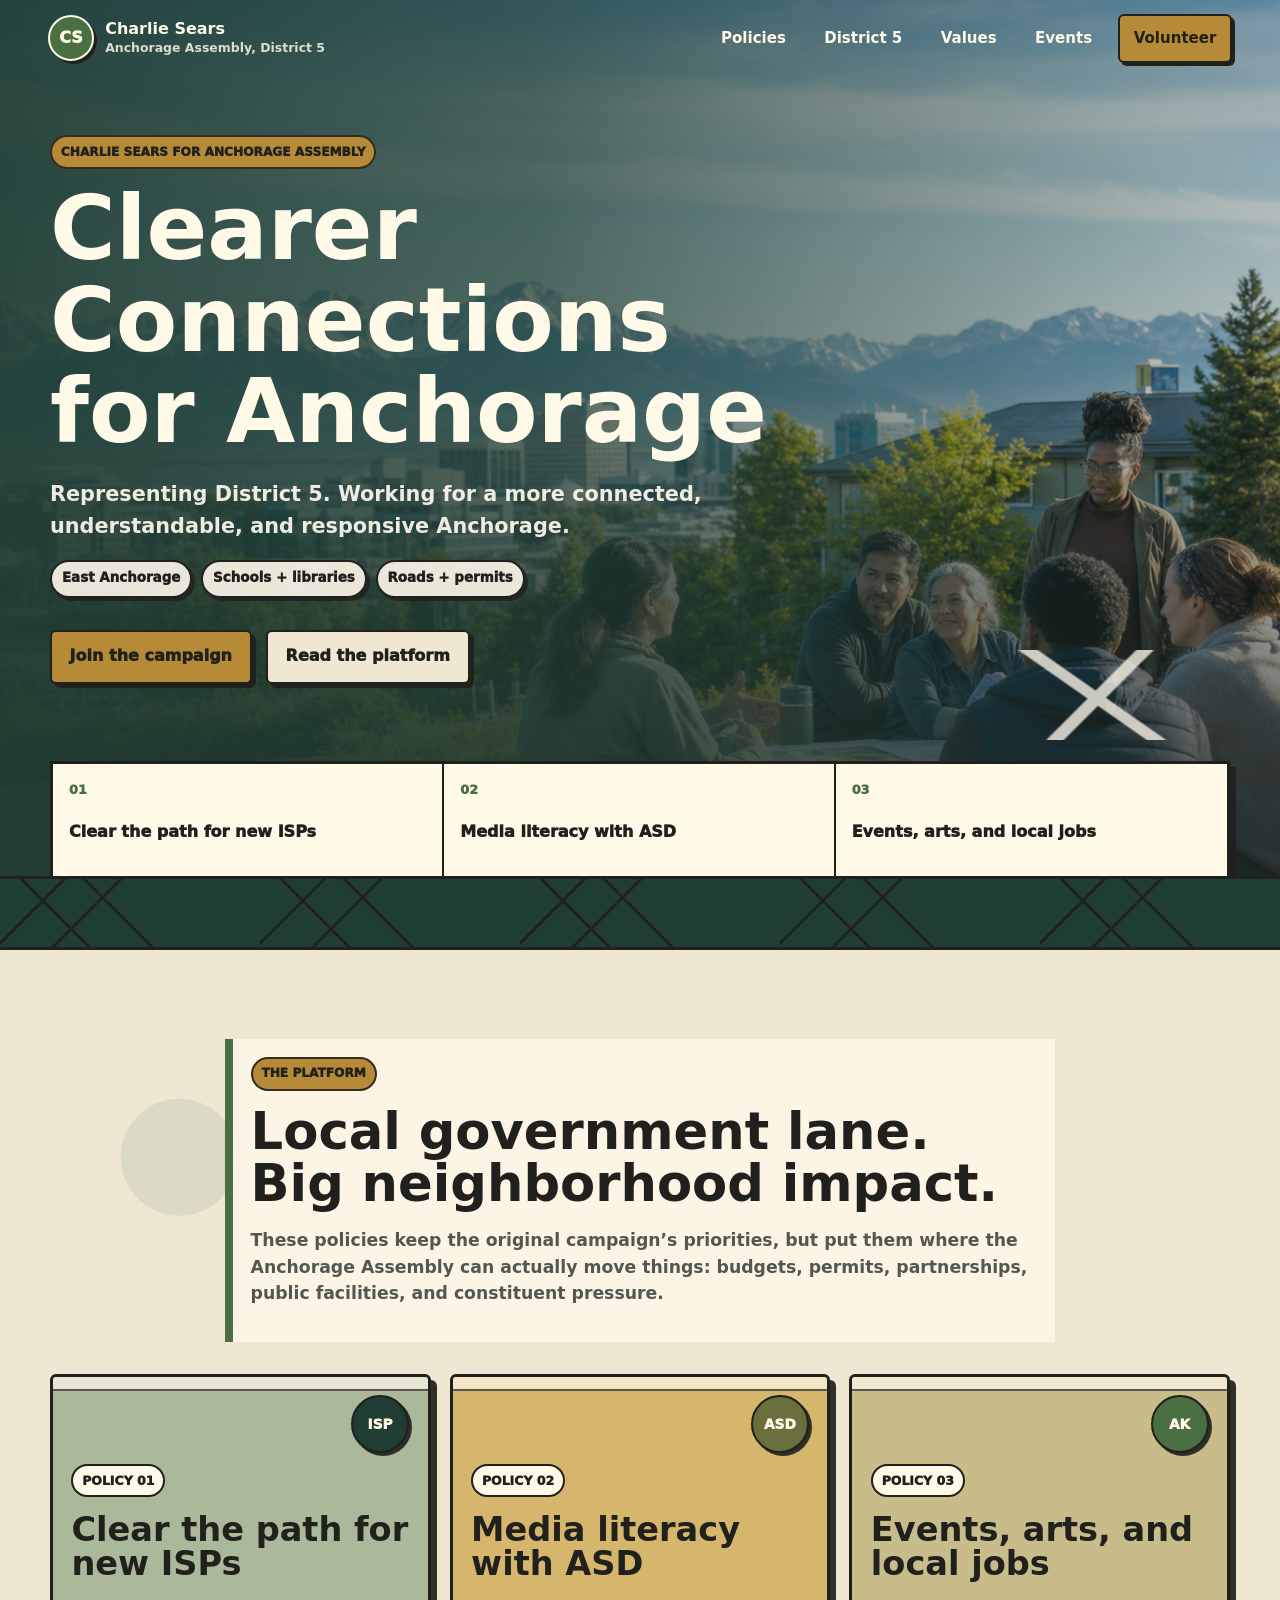
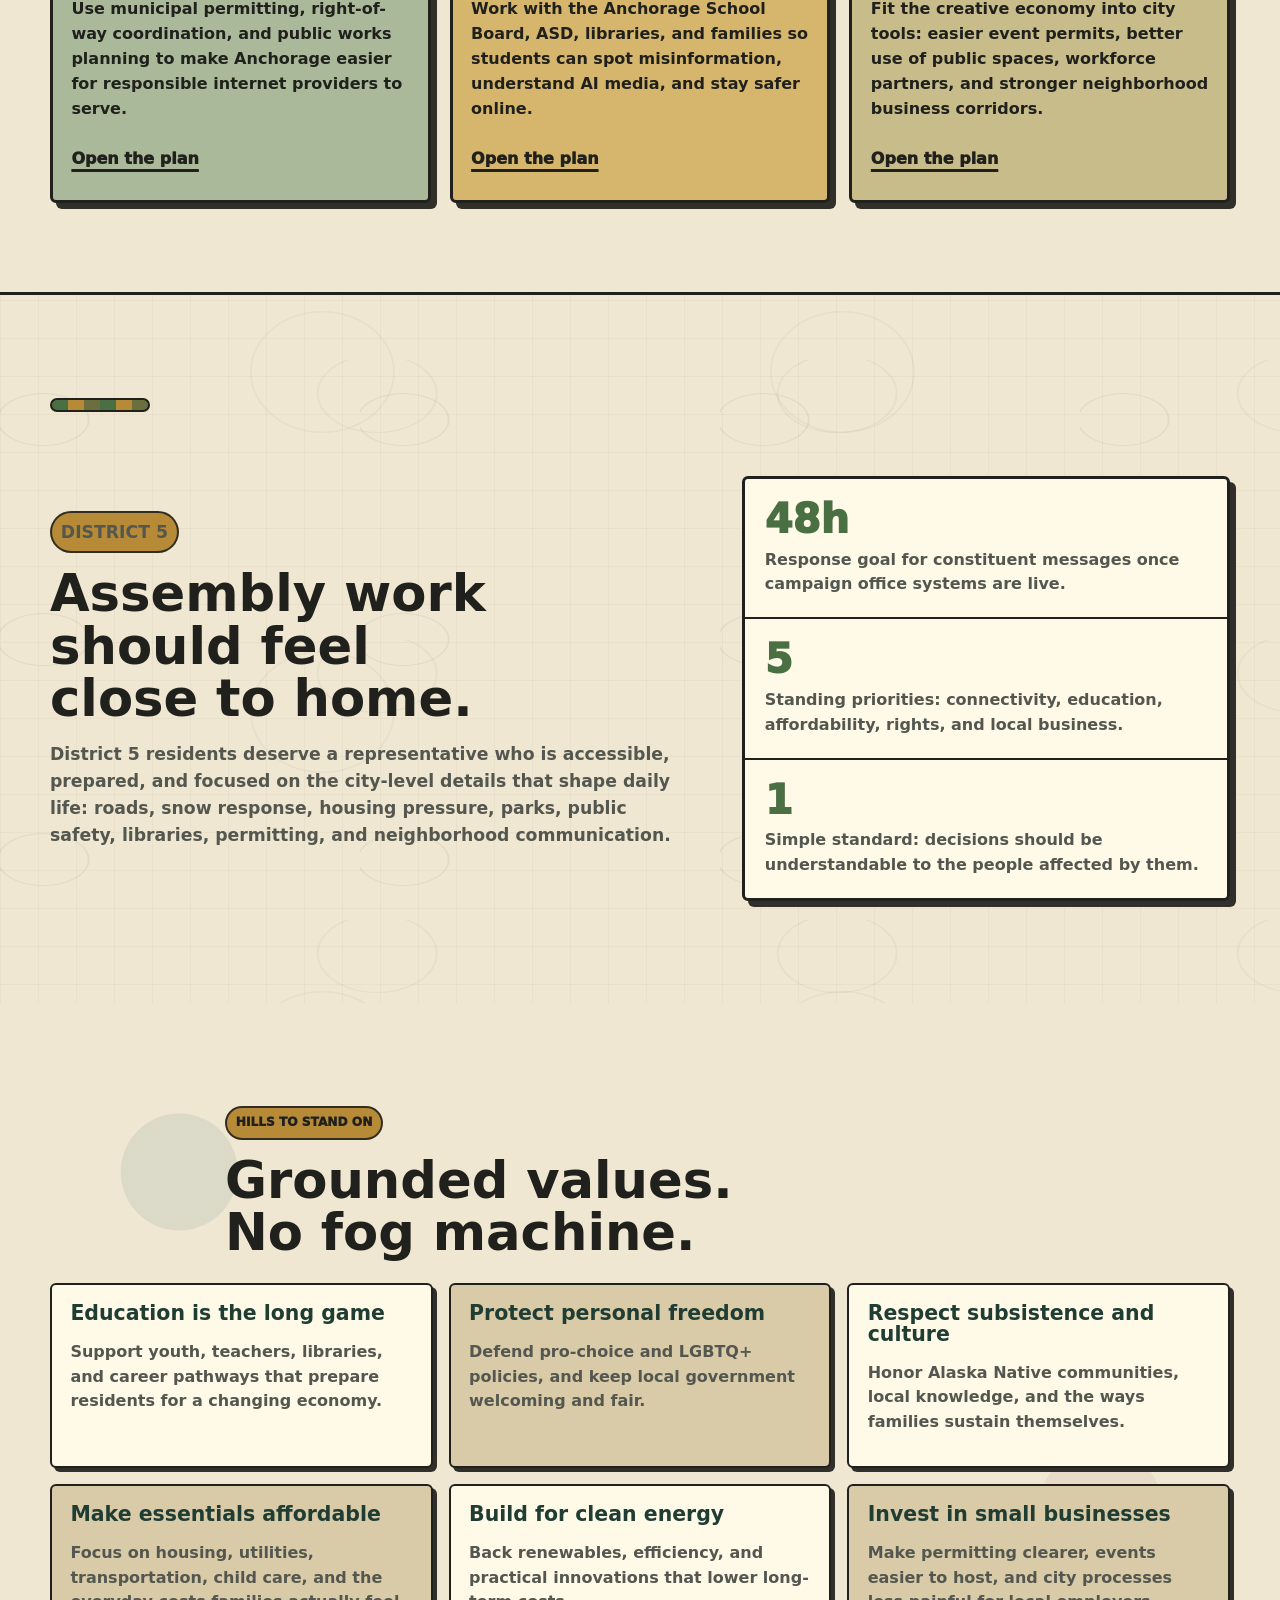
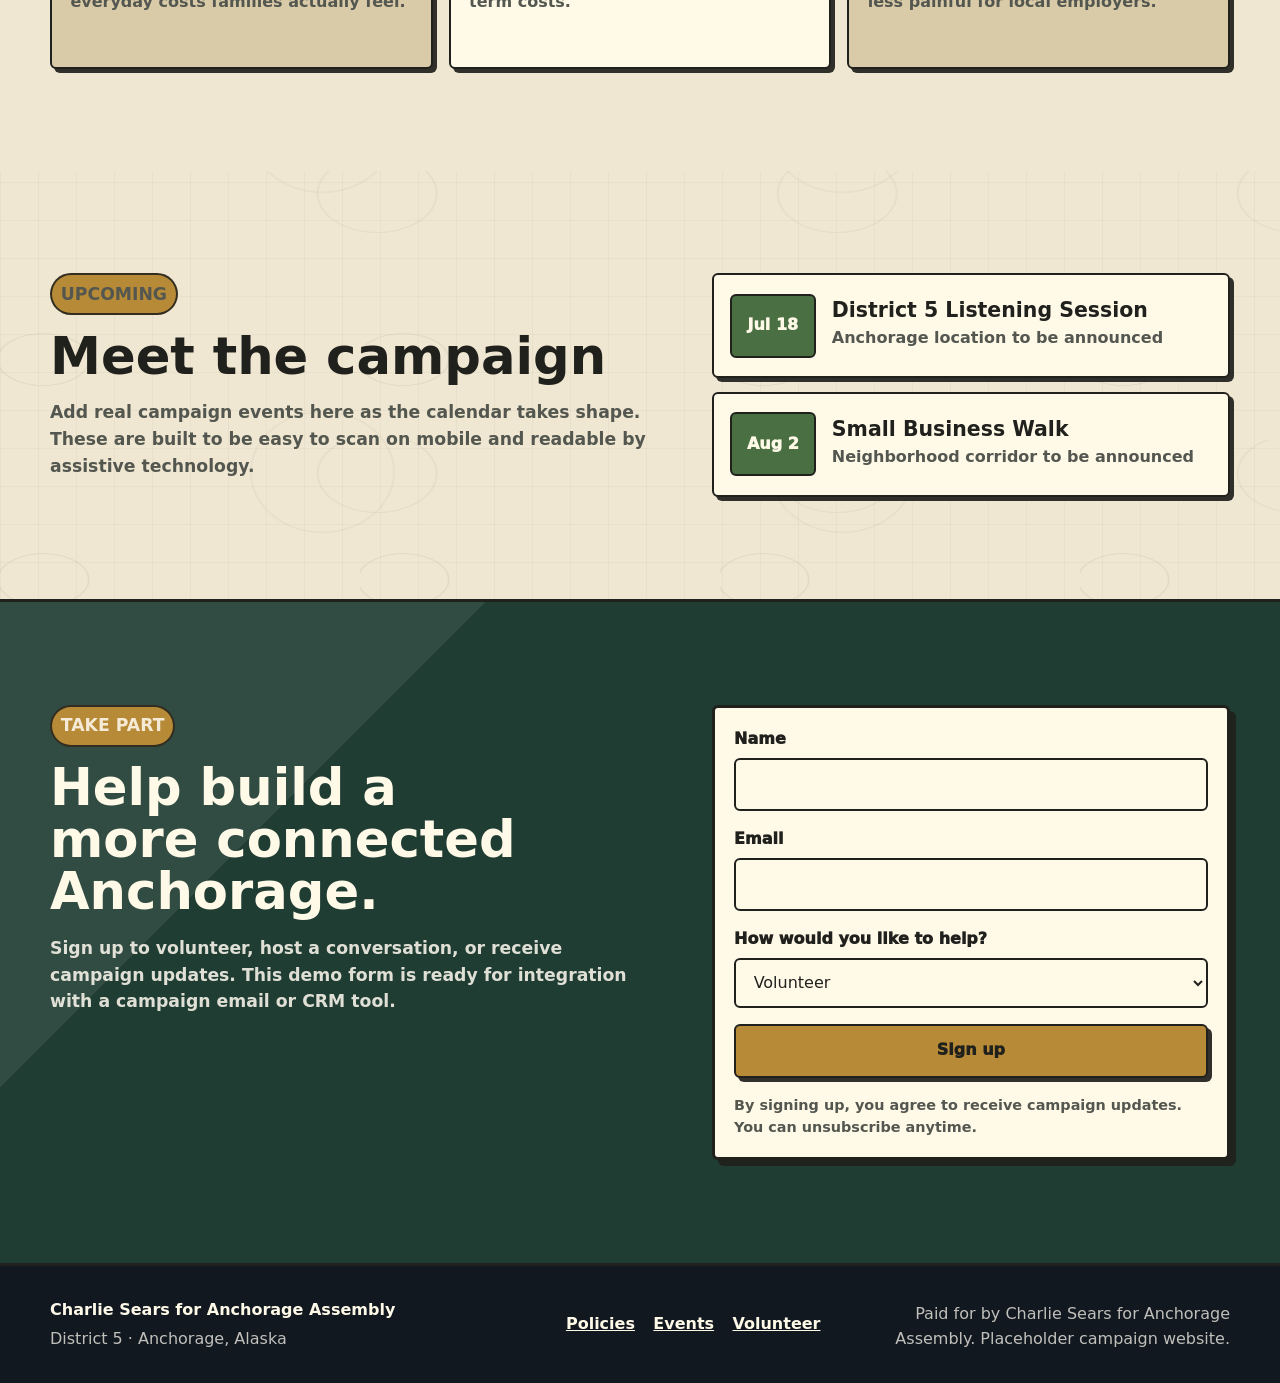
==== index.html @ 8ad0d028 "Build Anchorage Assembly campaign site" ====
<!doctype html>
<html lang="en">
  <head>
    <meta charset="utf-8" />
    <meta name="viewport" content="width=device-width, initial-scale=1" />
    <meta
      name="description"
      content="Charlie Sears for Anchorage Assembly, District 5. A modern local campaign focused on connectivity, education, affordability, small business, and inclusive neighborhoods."
    />
    <title>Charlie Sears for Anchorage Assembly District 5</title>
    <link rel="preload" href="assets/anchorage-district-5-hero.png" as="image" />
    <link rel="stylesheet" href="styles.css" />
  </head>
  <body>
    <a class="skip-link" href="#main">Skip to main content</a>

    <header class="site-header" data-header>
      <a class="brand" href="index.html#top" aria-label="Charlie Sears for Anchorage Assembly home">
        <span class="brand-mark" aria-hidden="true">CS</span>
        <span>
          <strong>Charlie Sears</strong>
          <small>Anchorage Assembly, District 5</small>
        </span>
      </a>

      <button class="nav-toggle" type="button" aria-expanded="false" aria-controls="site-nav">
        <span class="nav-toggle-bars" aria-hidden="true"></span>
        <span class="sr-only">Menu</span>
      </button>

      <nav id="site-nav" class="site-nav" aria-label="Primary navigation">
        <a href="index.html#policies">Policies</a>
        <a href="index.html#district">District 5</a>
        <a href="index.html#values">Values</a>
        <a href="index.html#events">Events</a>
        <a class="nav-action" href="index.html#volunteer">Volunteer</a>
      </nav>
    </header>

    <main id="main">
      <section id="top" class="hero" aria-labelledby="hero-title">
        <img
          class="hero-image"
          src="assets/anchorage-district-5-hero.png"
          alt="Anchorage neighbors gathered outdoors with the Chugach Mountains in the distance"
        />
        <div class="hero-overlay" aria-hidden="true"></div>
        <div class="hero-content">
          <p class="eyebrow">Charlie Sears for Anchorage Assembly</p>
          <h1 id="hero-title">Clearer Connections for Anchorage</h1>
          <p class="hero-copy">
            Representing District 5. Working for a more connected, understandable, and responsive
            Anchorage.
          </p>
          <div class="hero-badges" aria-label="Campaign focus areas">
            <span>East Anchorage</span>
            <span>Schools + libraries</span>
            <span>Roads + permits</span>
          </div>
          <div class="hero-actions" aria-label="Campaign actions">
            <a class="button button-primary" href="#volunteer">Join the campaign</a>
            <a class="button button-secondary" href="#policies">Read the platform</a>
          </div>
        </div>
        <div class="hero-policy-strip" aria-label="Top priorities">
          <a href="internet-access.html">
            <span>01</span>
            Clear the path for new ISPs
          </a>
          <a href="media-literacy.html">
            <span>02</span>
            Media literacy with ASD
          </a>
          <a href="creative-economy.html">
            <span>03</span>
            Events, arts, and local jobs
          </a>
        </div>
      </section>
      <div class="ridge-divider" aria-hidden="true"></div>

      <section id="policies" class="section section-light platform-section" aria-labelledby="policies-title">
        <div class="section-heading">
          <p class="eyebrow">The Platform</p>
          <h2 id="policies-title">Local government lane. Big neighborhood impact.</h2>
          <p>
            These policies keep the original campaign’s priorities, but put them where the
            Anchorage Assembly can actually move things: budgets, permits, partnerships, public
            facilities, and constituent pressure.
          </p>
        </div>

        <div class="policy-grid">
          <article class="policy-card color-blue">
            <div class="policy-symbol" aria-hidden="true">ISP</div>
            <div class="policy-tag">Policy 01</div>
            <h3>Clear the path for new ISPs</h3>
            <p>
              Use municipal permitting, right-of-way coordination, and public works planning to
              make Anchorage easier for responsible internet providers to serve.
            </p>
            <a class="text-link" href="internet-access.html">Open the plan</a>
          </article>

          <article class="policy-card color-gold">
            <div class="policy-symbol" aria-hidden="true">ASD</div>
            <div class="policy-tag">Policy 02</div>
            <h3>Media literacy with ASD</h3>
            <p>
              Work with the Anchorage School Board, ASD, libraries, and families so students can
              spot misinformation, understand AI media, and stay safer online.
            </p>
            <a class="text-link" href="media-literacy.html">Open the plan</a>
          </article>

          <article class="policy-card color-green">
            <div class="policy-symbol" aria-hidden="true">AK</div>
            <div class="policy-tag">Policy 03</div>
            <h3>Events, arts, and local jobs</h3>
            <p>
              Fit the creative economy into city tools: easier event permits, better use of public
              spaces, workforce partners, and stronger neighborhood business corridors.
            </p>
            <a class="text-link" href="creative-economy.html">Open the plan</a>
          </article>
        </div>
      </section>

      <section id="district" class="section district-section" aria-labelledby="district-title">
        <div class="district-copy">
          <p class="eyebrow">District 5</p>
          <h2 id="district-title">Assembly work should feel close to home.</h2>
          <p>
            District 5 residents deserve a representative who is accessible, prepared, and focused
            on the city-level details that shape daily life: roads, snow response, housing pressure,
            parks, public safety, libraries, permitting, and neighborhood communication.
          </p>
        </div>
        <div class="district-panel" aria-label="Campaign commitments">
          <div>
            <span class="metric">48h</span>
            <p>Response goal for constituent messages once campaign office systems are live.</p>
          </div>
          <div>
            <span class="metric">5</span>
            <p>Standing priorities: connectivity, education, affordability, rights, and local business.</p>
          </div>
          <div>
            <span class="metric">1</span>
            <p>Simple standard: decisions should be understandable to the people affected by them.</p>
          </div>
        </div>
      </section>

      <section id="values" class="section section-light" aria-labelledby="values-title">
        <div class="section-heading compact">
          <p class="eyebrow">Hills To Stand On</p>
          <h2 id="values-title">Grounded values. No fog machine.</h2>
        </div>
        <div class="values-list">
          <article>
            <h3>Education is the long game</h3>
            <p>Support youth, teachers, libraries, and career pathways that prepare residents for a changing economy.</p>
          </article>
          <article>
            <h3>Protect personal freedom</h3>
            <p>Defend pro-choice and LGBTQ+ policies, and keep local government welcoming and fair.</p>
          </article>
          <article>
            <h3>Respect subsistence and culture</h3>
            <p>Honor Alaska Native communities, local knowledge, and the ways families sustain themselves.</p>
          </article>
          <article>
            <h3>Make essentials affordable</h3>
            <p>Focus on housing, utilities, transportation, child care, and the everyday costs families actually feel.</p>
          </article>
          <article>
            <h3>Build for clean energy</h3>
            <p>Back renewables, efficiency, and practical innovations that lower long-term costs.</p>
          </article>
          <article>
            <h3>Invest in small businesses</h3>
            <p>Make permitting clearer, events easier to host, and city processes less painful for local employers.</p>
          </article>
        </div>
      </section>

      <section id="events" class="section events-section" aria-labelledby="events-title">
        <div>
          <p class="eyebrow">Upcoming</p>
          <h2 id="events-title">Meet the campaign</h2>
          <p>
            Add real campaign events here as the calendar takes shape. These are built to be easy
            to scan on mobile and readable by assistive technology.
          </p>
        </div>
        <div class="event-list">
          <article class="event-card">
            <time datetime="2026-07-18">Jul 18</time>
            <div>
              <h3>District 5 Listening Session</h3>
              <p>Anchorage location to be announced</p>
            </div>
          </article>
          <article class="event-card">
            <time datetime="2026-08-02">Aug 2</time>
            <div>
              <h3>Small Business Walk</h3>
              <p>Neighborhood corridor to be announced</p>
            </div>
          </article>
        </div>
      </section>

      <section id="volunteer" class="section volunteer-section" aria-labelledby="volunteer-title">
        <div class="volunteer-copy">
          <p class="eyebrow">Take Part</p>
          <h2 id="volunteer-title">Help build a more connected Anchorage.</h2>
          <p>
            Sign up to volunteer, host a conversation, or receive campaign updates. This demo form
            is ready for integration with a campaign email or CRM tool.
          </p>
        </div>

        <form class="signup-form" action="#" method="post">
          <div class="form-row">
            <label for="name">Name</label>
            <input id="name" name="name" autocomplete="name" required />
          </div>
          <div class="form-row">
            <label for="email">Email</label>
            <input id="email" name="email" type="email" autocomplete="email" required />
          </div>
          <div class="form-row">
            <label for="interest">How would you like to help?</label>
            <select id="interest" name="interest">
              <option>Volunteer</option>
              <option>Host an event</option>
              <option>Request a yard sign</option>
              <option>Receive updates</option>
            </select>
          </div>
          <button class="button button-primary" type="submit">Sign up</button>
          <p class="form-note">By signing up, you agree to receive campaign updates. You can unsubscribe anytime.</p>
        </form>
      </section>
    </main>

    <footer class="site-footer">
      <div>
        <strong>Charlie Sears for Anchorage Assembly</strong>
        <p>District 5 · Anchorage, Alaska</p>
      </div>
      <nav aria-label="Footer navigation">
        <a href="index.html#policies">Policies</a>
        <a href="index.html#events">Events</a>
        <a href="index.html#volunteer">Volunteer</a>
      </nav>
      <p class="disclaimer">Paid for by Charlie Sears for Anchorage Assembly. Placeholder campaign website.</p>
    </footer>

    <script src="script.js"></script>
  </body>
</html>
---- styles.css ----
:root {
  --ink: #20201d;
  --muted: #53574f;
  --paper: #efe7d1;
  --paper-2: #d9caa8;
  --white: #fff9e8;
  --blue: #496f62;
  --blue-dark: #203d34;
  --red: #6f5132;
  --gold: #b68a36;
  --green: #496f42;
  --fireweed: #7b6a32;
  --snow: #f7f1e4;
  --line: #20201d;
  --shadow: 6px 6px 0 rgba(32, 32, 29, 0.92);
  --shadow-soft: 0 18px 42px rgba(32, 32, 29, 0.14);
  --radius: 6px;
  --max: 1180px;
}

* {
  box-sizing: border-box;
}

html {
  scroll-behavior: smooth;
}

body {
  margin: 0;
  color: var(--ink);
  background:
    radial-gradient(ellipse at 12% 18%, transparent 0 44px, rgba(32, 32, 29, 0.055) 45px 46px, transparent 47px 92px),
    radial-gradient(ellipse at 82% 12%, transparent 0 58px, rgba(32, 32, 29, 0.045) 59px 60px, transparent 61px 122px),
    radial-gradient(ellipse at 62% 80%, transparent 0 70px, rgba(32, 32, 29, 0.04) 71px 72px, transparent 73px 144px),
    linear-gradient(90deg, rgba(32, 32, 29, 0.035) 1px, transparent 1px),
    linear-gradient(rgba(32, 32, 29, 0.035) 1px, transparent 1px),
    var(--paper);
  background-size:
    360px 220px,
    460px 280px,
    520px 340px,
    38px 38px,
    38px 38px;
  font-family:
    Inter, ui-sans-serif, system-ui, -apple-system, BlinkMacSystemFont, "Segoe UI", sans-serif;
  line-height: 1.55;
}

body::before {
  position: fixed;
  inset: 0;
  z-index: -1;
  pointer-events: none;
  background:
    linear-gradient(135deg, transparent 0 44%, rgba(73, 111, 66, 0.075) 44% 45%, transparent 45% 100%),
    linear-gradient(28deg, transparent 0 55%, rgba(182, 138, 54, 0.06) 55% 56%, transparent 56% 100%);
  background-size: 520px 260px, 420px 220px;
  content: "";
}

img {
  max-width: 100%;
  display: block;
}

a {
  color: inherit;
}

button,
input,
select {
  font: inherit;
}

:focus-visible {
  outline: 4px solid var(--gold);
  outline-offset: 4px;
}

.sr-only {
  position: absolute;
  width: 1px;
  height: 1px;
  padding: 0;
  margin: -1px;
  overflow: hidden;
  clip: rect(0, 0, 0, 0);
  white-space: nowrap;
  border: 0;
}

.skip-link {
  position: fixed;
  top: 12px;
  left: 12px;
  z-index: 100;
  padding: 0.75rem 1rem;
  color: var(--white);
  background: var(--blue-dark);
  border: 2px solid var(--ink);
  border-radius: var(--radius);
  transform: translateY(-140%);
}

.skip-link:focus {
  transform: translateY(0);
}

.site-header {
  position: fixed;
  top: 0;
  left: 0;
  right: 0;
  z-index: 50;
  display: flex;
  align-items: center;
  justify-content: space-between;
  gap: 1rem;
  min-height: 76px;
  padding: 0.85rem clamp(1rem, 4vw, 3rem);
  color: var(--white);
  transition:
    background 160ms ease,
    box-shadow 160ms ease,
    color 160ms ease;
}

.site-header.is-scrolled,
.site-header.is-open {
  color: var(--ink);
  background: rgba(242, 234, 219, 0.96);
  border-bottom: 2px solid var(--ink);
  box-shadow: 0 4px 0 rgba(32, 32, 29, 0.14);
  backdrop-filter: blur(10px);
}

.brand {
  display: inline-flex;
  align-items: center;
  gap: 0.7rem;
  min-height: 46px;
  min-width: 0;
  text-decoration: none;
}

.brand-mark {
  display: grid;
  width: 46px;
  height: 46px;
  place-items: center;
  flex: 0 0 auto;
  color: var(--white);
  background: var(--green);
  border: 2px solid currentColor;
  border-radius: 50%;
  font-weight: 950;
  box-shadow: 3px 3px 0 var(--ink);
}

.brand strong,
.brand small {
  display: block;
}

.brand strong {
  font-size: 1rem;
  line-height: 1.1;
}

.brand small {
  color: currentColor;
  font-size: 0.78rem;
  font-weight: 800;
  opacity: 0.84;
}

.site-nav {
  display: flex;
  align-items: center;
  gap: 0.45rem;
}

.site-nav a {
  min-height: 44px;
  padding: 0.7rem 0.85rem;
  border: 2px solid transparent;
  border-radius: var(--radius);
  font-weight: 900;
  font-size: 0.94rem;
  text-decoration: none;
}

.site-nav a:hover {
  background: rgba(255, 250, 240, 0.18);
  border-color: currentColor;
}

.site-header.is-scrolled .site-nav a:hover,
.site-header.is-open .site-nav a:hover {
  background: var(--white);
}

.site-nav .nav-action {
  margin-left: 0.2rem;
  color: var(--ink);
  background: var(--gold);
  border-color: var(--ink);
  box-shadow: 3px 3px 0 var(--ink);
}

.nav-toggle {
  display: none;
  width: 46px;
  height: 46px;
  padding: 0;
  color: currentColor;
  background: transparent;
  border: 2px solid currentColor;
  border-radius: var(--radius);
}

.nav-toggle-bars,
.nav-toggle-bars::before,
.nav-toggle-bars::after {
  display: block;
  width: 20px;
  height: 3px;
  margin: auto;
  background: currentColor;
  content: "";
}

.nav-toggle-bars::before {
  transform: translateY(-7px);
}

.nav-toggle-bars::after {
  transform: translateY(4px);
}

.hero {
  position: relative;
  display: grid;
  min-height: 94svh;
  overflow: hidden;
  color: var(--white);
  border-bottom: 3px solid var(--ink);
}

.hero-image,
.hero-overlay {
  position: absolute;
  inset: 0;
  width: 100%;
  height: 100%;
}

.hero-image {
  object-fit: cover;
}

.hero-overlay {
  background:
    linear-gradient(90deg, rgba(32, 61, 52, 0.93) 0%, rgba(32, 61, 52, 0.74) 42%, rgba(32, 61, 52, 0.2) 100%),
    linear-gradient(0deg, rgba(32, 32, 29, 0.78) 0%, rgba(32, 32, 29, 0.04) 52%);
}

.hero-content {
  position: relative;
  z-index: 1;
  width: min(100% - 2rem, var(--max));
  margin: 0 auto;
  padding: clamp(7rem, 15vh, 10rem) 0 12rem;
}

.hero-content::after {
  position: absolute;
  right: 0;
  bottom: 8.5rem;
  width: min(26vw, 260px);
  height: 90px;
  opacity: 0.8;
  background:
    linear-gradient(135deg, transparent 0 47%, var(--snow) 48% 52%, transparent 53%),
    linear-gradient(35deg, transparent 0 45%, var(--snow) 46% 50%, transparent 51%);
  content: "";
}

.eyebrow {
  display: inline-block;
  margin: 0 0 0.9rem;
  padding: 0.35rem 0.55rem;
  color: var(--ink);
  background: var(--gold);
  border: 2px solid rgba(32, 32, 29, 0.88);
  border-radius: 999px;
  font-size: 0.76rem;
  font-weight: 950;
  letter-spacing: 0;
  text-transform: uppercase;
}

h1,
h2,
h3,
p {
  overflow-wrap: anywhere;
}

h1,
h2,
h3 {
  margin: 0;
  line-height: 1.02;
}

h1 {
  max-width: 820px;
  font-size: clamp(2.65rem, 7vw, 6.2rem);
  letter-spacing: 0;
  text-wrap: balance;
}

h2 {
  font-size: clamp(2rem, 4vw, 3.75rem);
  text-wrap: balance;
}

h3 {
  font-size: 1.28rem;
}

.hero-copy {
  max-width: 660px;
  margin: 1.25rem 0 0;
  color: rgba(255, 250, 240, 0.92);
  font-size: clamp(1.08rem, 2vw, 1.3rem);
  font-weight: 700;
}

.hero-badges {
  display: flex;
  flex-wrap: wrap;
  gap: 0.55rem;
  max-width: 680px;
  margin-top: 1.1rem;
}

.hero-badges span {
  padding: 0.42rem 0.62rem;
  color: var(--ink);
  background: rgba(255, 249, 236, 0.9);
  border: 2px solid var(--ink);
  border-radius: 999px;
  box-shadow: 3px 3px 0 rgba(32, 32, 29, 0.8);
  font-size: 0.84rem;
  font-weight: 950;
}

.hero-actions {
  display: flex;
  flex-wrap: wrap;
  gap: 0.9rem;
  margin-top: 2rem;
}

.button {
  display: inline-flex;
  align-items: center;
  justify-content: center;
  min-height: 50px;
  padding: 0.78rem 1.1rem;
  color: var(--ink);
  background: var(--white);
  border: 2px solid var(--ink);
  border-radius: var(--radius);
  box-shadow: 4px 4px 0 rgba(32, 32, 29, 0.92);
  font-weight: 950;
  text-decoration: none;
  cursor: pointer;
}

.button:hover {
  transform: translate(2px, 2px);
  box-shadow: 2px 2px 0 rgba(32, 32, 29, 0.92);
}

.button-primary {
  color: var(--ink);
  background: var(--gold);
}

.button-secondary {
  color: var(--ink);
  background: var(--paper);
}

.hero-policy-strip {
  position: absolute;
  left: 50%;
  bottom: 0;
  z-index: 2;
  display: grid;
  grid-template-columns: repeat(3, 1fr);
  width: min(100% - 2rem, var(--max));
  background: var(--white);
  border: 3px solid var(--ink);
  border-bottom: 0;
  box-shadow: var(--shadow);
  transform: translateX(-50%);
}

.hero-policy-strip a {
  display: grid;
  gap: 0.35rem;
  min-height: 112px;
  padding: 1rem;
  color: var(--ink);
  border-right: 2px solid var(--ink);
  font-weight: 950;
  text-decoration: none;
}

.hero-policy-strip a:last-child {
  border-right: 0;
}

.hero-policy-strip a:hover {
  background: var(--gold);
}

.hero-policy-strip span {
  color: var(--green);
  font-size: 0.8rem;
}

.ridge-divider {
  height: 72px;
  margin-top: -1px;
  background:
    linear-gradient(135deg, transparent 0 19%, var(--ink) 19.3% 20.2%, transparent 20.5%),
    linear-gradient(45deg, transparent 0 27%, var(--ink) 27.3% 28.2%, transparent 28.5%),
    linear-gradient(135deg, transparent 0 36%, var(--ink) 36.3% 37.2%, transparent 37.5%),
    linear-gradient(45deg, transparent 0 46%, var(--ink) 46.3% 47.2%, transparent 47.5%),
    var(--blue-dark);
  background-size: 260px 72px;
  border-bottom: 3px solid var(--ink);
}

.section {
  width: min(100% - 2rem, var(--max));
  margin: 0 auto;
  padding: clamp(4rem, 8vw, 7rem) 0;
}

.section-light {
  width: 100%;
  background:
    radial-gradient(circle at 14% 22%, rgba(51, 95, 115, 0.1) 0 58px, transparent 59px),
    radial-gradient(circle at 86% 66%, rgba(142, 73, 107, 0.08) 0 62px, transparent 63px),
    var(--paper);
}

.section-light > * {
  width: min(100% - 2rem, var(--max));
  margin-left: auto;
  margin-right: auto;
}

.section-heading {
  max-width: 830px;
  margin-bottom: 2rem;
}

.platform-section {
  padding-top: clamp(4rem, 7vw, 6rem);
  padding-bottom: clamp(4rem, 7vw, 6rem);
  border-bottom: 3px solid var(--ink);
}

.platform-section .section-heading {
  padding: 1.1rem;
  background: rgba(255, 249, 236, 0.8);
  border-left: 8px solid var(--green);
}

.section-heading p:not(.eyebrow),
.district-copy p,
.events-section > div > p,
.volunteer-copy p {
  color: var(--muted);
  font-size: 1.08rem;
  font-weight: 650;
}

.compact {
  margin-bottom: 1.5rem;
}

.policy-grid {
  display: grid;
  grid-template-columns: repeat(3, 1fr);
  gap: 1.2rem;
}

.policy-card {
  display: flex;
  position: relative;
  min-height: 360px;
  flex-direction: column;
  gap: 1rem;
  padding: 1.15rem;
  background: var(--white);
  border: 3px solid var(--ink);
  border-radius: var(--radius);
  box-shadow: var(--shadow);
  overflow: hidden;
}

.policy-card::before {
  position: absolute;
  inset: 0 0 auto;
  height: 12px;
  background: rgba(255, 249, 236, 0.72);
  border-bottom: 2px solid rgba(32, 32, 29, 0.72);
  content: "";
}

.policy-card h3 {
  font-size: clamp(1.45rem, 2.8vw, 2.1rem);
}

.policy-card p,
.policy-card ul {
  margin: 0;
  color: var(--ink);
  font-weight: 650;
}

.policy-card ul {
  padding-left: 1.2rem;
}

.policy-card li + li {
  margin-top: 0.45rem;
}

.policy-tag {
  width: fit-content;
  padding: 0.3rem 0.55rem;
  background: var(--white);
  border: 2px solid var(--ink);
  border-radius: 999px;
  font-size: 0.78rem;
  font-weight: 950;
  text-transform: uppercase;
}

.policy-symbol {
  align-self: flex-end;
  display: grid;
  width: 58px;
  height: 58px;
  place-items: center;
  margin-bottom: -0.35rem;
  color: var(--white);
  background: var(--blue-dark);
  border: 2px solid var(--ink);
  border-radius: 50%;
  box-shadow: 3px 3px 0 rgba(32, 32, 29, 0.9);
  font-size: 0.86rem;
  font-weight: 950;
}

.text-link {
  display: inline-flex;
  align-items: center;
  min-height: 44px;
  width: fit-content;
  margin-top: auto;
  padding: 0.5rem 0;
  color: var(--ink);
  font-weight: 950;
  text-decoration-thickness: 3px;
  text-underline-offset: 5px;
}

.color-blue {
  background: #a9b99a;
}

.color-gold {
  background: #d6b66d;
}

.color-green {
  background: #c7bc8a;
}

.color-gold .policy-symbol {
  background: #6a6f3e;
}

.color-green .policy-symbol {
  background: var(--green);
}

.district-section {
  display: grid;
  grid-template-columns: minmax(0, 0.9fr) minmax(320px, 0.7fr);
  gap: clamp(1.5rem, 5vw, 4rem);
  align-items: center;
}

.district-section::before {
  display: block;
  grid-column: 1 / -1;
  width: 96px;
  height: 10px;
  background: repeating-linear-gradient(90deg, var(--green) 0 16px, var(--gold) 16px 32px, #6a6f3e 32px 48px);
  border: 2px solid var(--ink);
  border-radius: 999px;
  content: "";
}

.district-panel {
  display: grid;
  background: var(--white);
  border: 3px solid var(--ink);
  border-radius: var(--radius);
  box-shadow: var(--shadow);
}

.district-panel > div {
  padding: 1.25rem;
  border-bottom: 2px solid var(--ink);
}

.district-panel > div:last-child {
  border-bottom: 0;
}

.metric {
  display: block;
  color: var(--green);
  font-size: 2.5rem;
  font-weight: 950;
  line-height: 1;
}

.district-panel p {
  margin: 0.55rem 0 0;
  color: var(--muted);
  font-weight: 700;
}

.values-list {
  display: grid;
  grid-template-columns: repeat(3, 1fr);
  gap: 1rem;
}

.values-list article {
  min-height: 185px;
  padding: 1.15rem;
  background: var(--white);
  border: 2px solid var(--ink);
  border-radius: var(--radius);
  box-shadow: 4px 4px 0 rgba(32, 32, 29, 0.92);
}

.values-list article:nth-child(2n) {
  background: var(--paper-2);
}

.values-list h3 {
  color: var(--blue-dark);
}

.values-list p {
  margin-bottom: 0;
  color: var(--muted);
  font-weight: 650;
}

.events-section,
.volunteer-section {
  display: grid;
  grid-template-columns: minmax(0, 0.75fr) minmax(320px, 0.65fr);
  gap: clamp(1.5rem, 5vw, 4rem);
}

.event-list {
  display: grid;
  gap: 0.9rem;
}

.event-card {
  display: grid;
  grid-template-columns: 86px minmax(0, 1fr);
  gap: 1rem;
  align-items: center;
  padding: 1rem;
  background: var(--white);
  border: 2px solid var(--ink);
  border-radius: var(--radius);
  box-shadow: 4px 4px 0 rgba(32, 32, 29, 0.92);
}

.event-card time {
  display: grid;
  min-height: 64px;
  place-items: center;
  color: var(--white);
  background: var(--green);
  border: 2px solid var(--ink);
  border-radius: var(--radius);
  font-weight: 950;
}

.event-card p {
  margin: 0.35rem 0 0;
  color: var(--muted);
  font-weight: 650;
}

.volunteer-section {
  width: 100%;
  max-width: none;
  padding-left: max(1rem, calc((100% - var(--max)) / 2));
  padding-right: max(1rem, calc((100% - var(--max)) / 2));
  color: var(--white);
  background:
    linear-gradient(135deg, rgba(255, 249, 236, 0.08) 0 25%, transparent 25% 100%),
    var(--blue-dark);
  border-top: 3px solid var(--ink);
  border-bottom: 3px solid var(--ink);
}

.volunteer-copy .eyebrow {
  background: var(--gold);
}

.volunteer-copy p {
  color: rgba(255, 250, 240, 0.86);
}

.signup-form {
  display: grid;
  gap: 1rem;
  padding: 1.2rem;
  color: var(--ink);
  background: var(--white);
  border: 3px solid var(--ink);
  border-radius: var(--radius);
  box-shadow: var(--shadow);
}

.form-row {
  display: grid;
  gap: 0.4rem;
}

label {
  font-weight: 950;
}

input,
select {
  width: 100%;
  min-height: 50px;
  padding: 0.75rem 0.85rem;
  color: var(--ink);
  background: var(--white);
  border: 2px solid var(--ink);
  border-radius: var(--radius);
}

.form-note {
  margin: 0;
  color: var(--muted);
  font-size: 0.9rem;
  font-weight: 650;
}

.page-main {
  padding-top: 76px;
}

.policy-hero {
  width: min(100% - 2rem, var(--max));
  margin: 2rem auto 0;
  padding: clamp(2rem, 6vw, 5rem);
  border: 3px solid var(--ink);
  border-radius: var(--radius);
  box-shadow: var(--shadow);
}

.policy-hero h1 {
  color: var(--ink);
}

.policy-hero p:not(.eyebrow) {
  max-width: 780px;
  color: var(--ink);
  font-size: clamp(1.08rem, 2vw, 1.28rem);
  font-weight: 750;
}

.back-link {
  display: inline-flex;
  align-items: center;
  min-height: 44px;
  margin-bottom: 1rem;
  font-weight: 950;
  text-decoration-thickness: 3px;
  text-underline-offset: 5px;
}

.policy-detail {
  display: grid;
  grid-template-columns: minmax(0, 0.65fr) minmax(0, 1fr);
  gap: clamp(1.5rem, 5vw, 4rem);
}

.detail-lede {
  position: sticky;
  top: 110px;
  align-self: start;
}

.detail-lede p,
.detail-grid p {
  color: var(--muted);
  font-weight: 650;
}

.detail-grid {
  display: grid;
  gap: 1rem;
}

.detail-grid article {
  padding: 1.2rem;
  background: var(--white);
  border: 2px solid var(--ink);
  border-radius: var(--radius);
  box-shadow: 4px 4px 0 rgba(32, 32, 29, 0.92);
}

.site-footer {
  display: grid;
  grid-template-columns: minmax(0, 1.4fr) auto minmax(0, 1.1fr);
  gap: 1rem;
  align-items: center;
  padding: 2rem max(1rem, calc((100% - var(--max)) / 2));
  color: var(--white);
  background: #111820;
}

.site-footer p {
  margin: 0.25rem 0 0;
  color: rgba(255, 250, 240, 0.74);
}

.site-footer nav {
  display: flex;
  flex-wrap: wrap;
  gap: 0.75rem;
}

.site-footer a {
  min-height: 44px;
  padding: 0.6rem 0.2rem;
  font-weight: 900;
}

.disclaimer {
  text-align: right;
}

@media (max-width: 900px) {
  .nav-toggle {
    display: grid;
  }

  .site-nav {
    position: absolute;
    top: 100%;
    left: 0;
    right: 0;
    display: none;
    padding: 0.7rem 1rem 1.1rem;
    color: var(--ink);
    background: rgba(242, 234, 219, 0.98);
    border-bottom: 2px solid var(--ink);
  }

  .site-nav.is-open {
    display: grid;
  }

  .site-nav a {
    width: 100%;
  }

  .site-nav .nav-action {
    margin-left: 0;
    text-align: center;
  }

  .hero-content {
    padding-bottom: 17rem;
  }

  .hero-policy-strip,
  .policy-grid,
  .values-list {
    grid-template-columns: 1fr;
  }

  .hero-policy-strip a {
    min-height: auto;
    border-right: 0;
    border-bottom: 2px solid var(--ink);
  }

  .hero-policy-strip a:last-child {
    border-bottom: 0;
  }

  .district-section,
  .events-section,
  .volunteer-section,
  .site-footer,
  .policy-detail {
    grid-template-columns: 1fr;
  }

  .detail-lede {
    position: static;
  }

  .disclaimer {
    text-align: left;
  }
}

@media (max-width: 560px) {
  .brand small {
    display: none;
  }

  .brand-mark {
    width: 40px;
    height: 40px;
  }

  .hero {
    min-height: 96svh;
  }

  .hero-overlay {
    background:
      linear-gradient(90deg, rgba(24, 56, 73, 0.93) 0%, rgba(24, 56, 73, 0.74) 100%),
      linear-gradient(0deg, rgba(32, 32, 29, 0.82) 0%, rgba(32, 32, 29, 0.1) 58%);
  }

  .hero-content {
    padding-top: 7rem;
  }

  .hero-actions,
  .button {
    width: 100%;
  }

  .policy-card {
    min-height: 0;
  }

  .event-card {
    grid-template-columns: 1fr;
  }

  .event-card time {
    width: 86px;
  }

  .policy-hero {
    margin-top: 1rem;
    padding: 1.25rem;
  }
}

@media (prefers-reduced-motion: reduce) {
  *,
  *::before,
  *::after {
    scroll-behavior: auto !important;
    transition-duration: 0.01ms !important;
    animation-duration: 0.01ms !important;
    animation-iteration-count: 1 !important;
  }
}
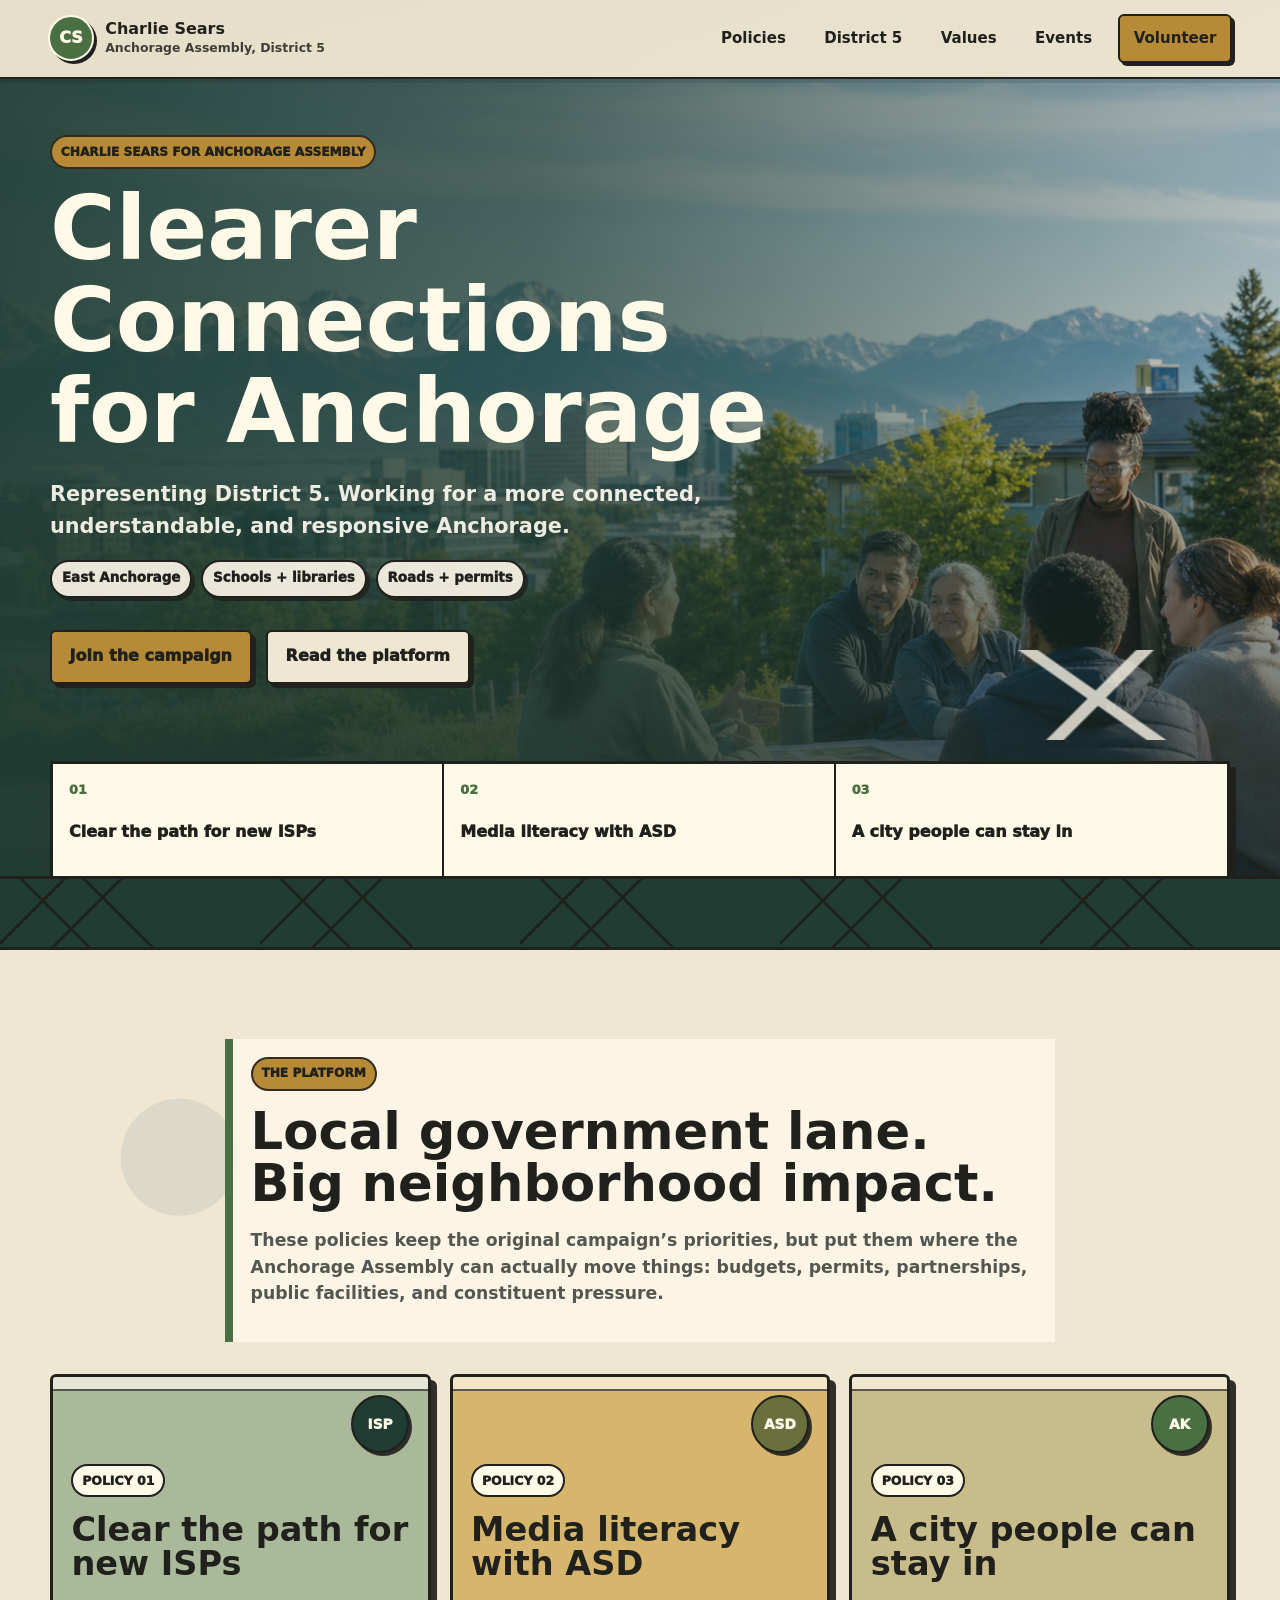
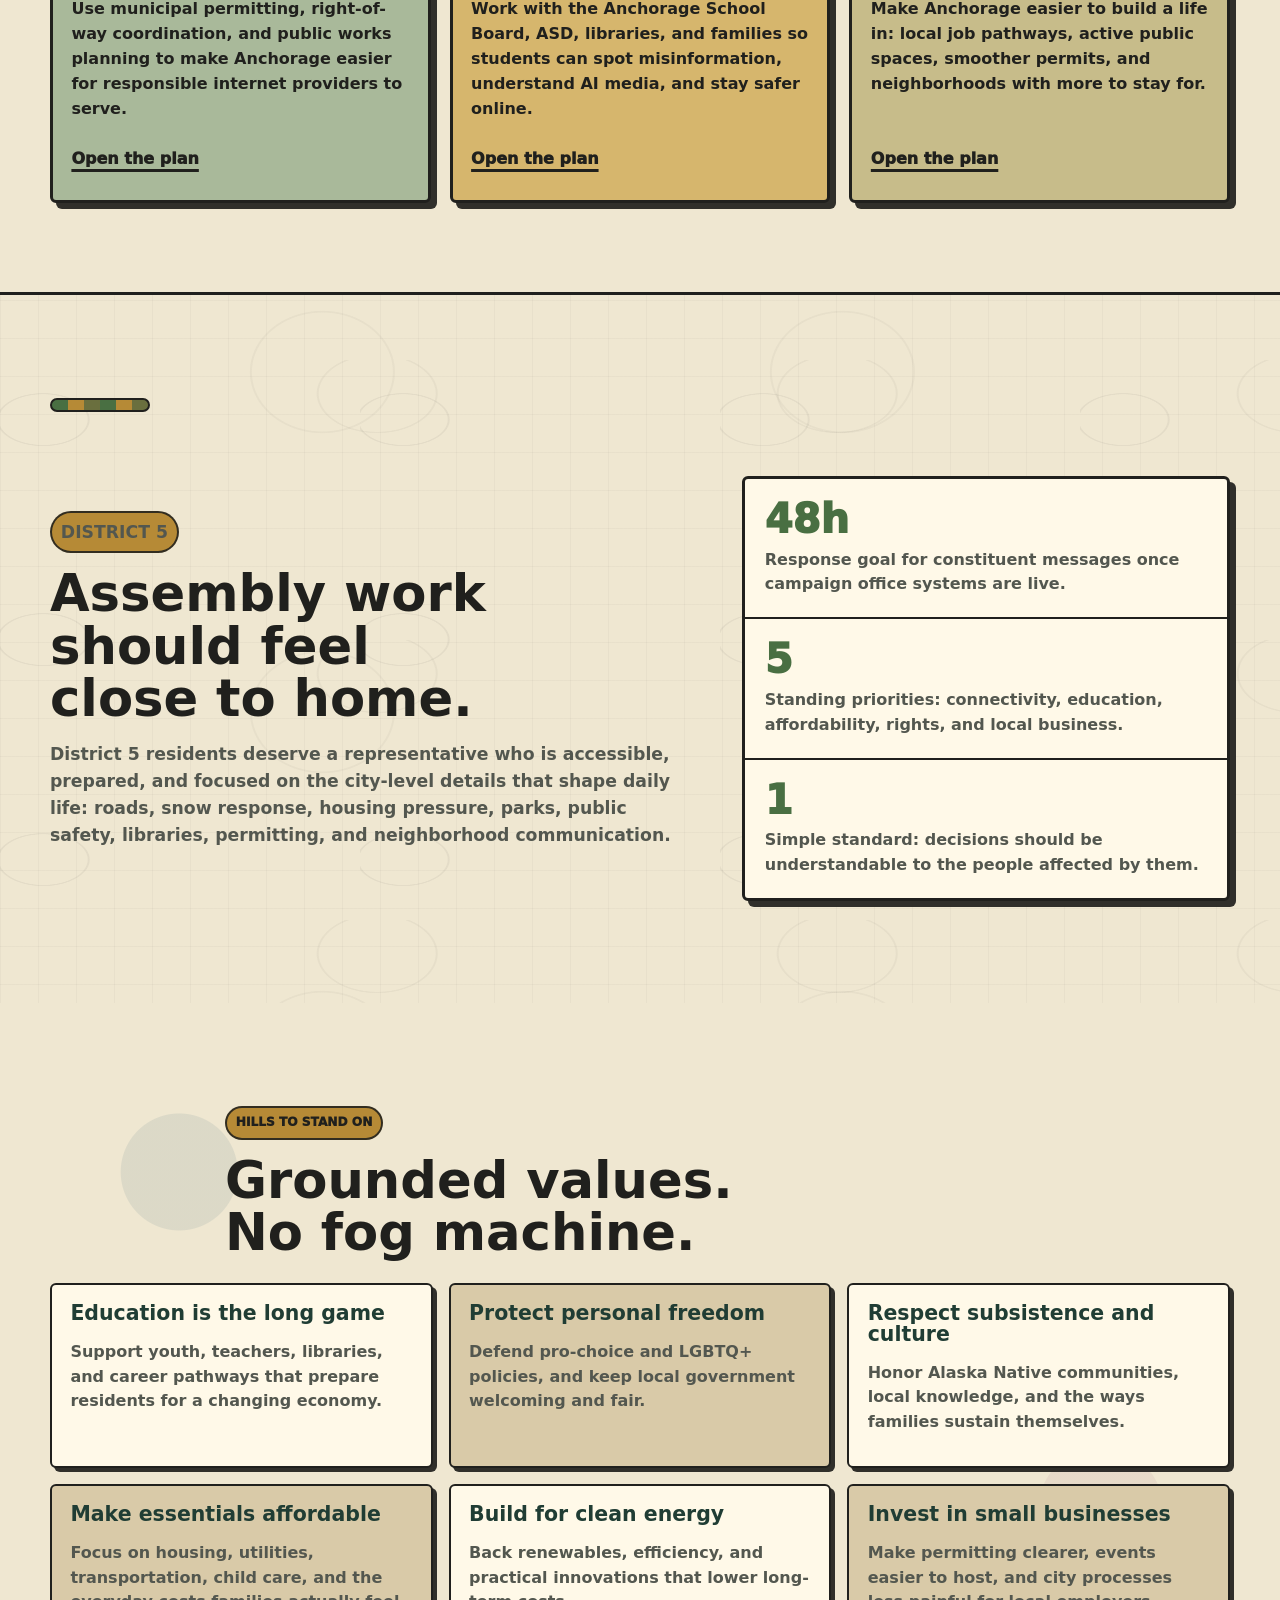
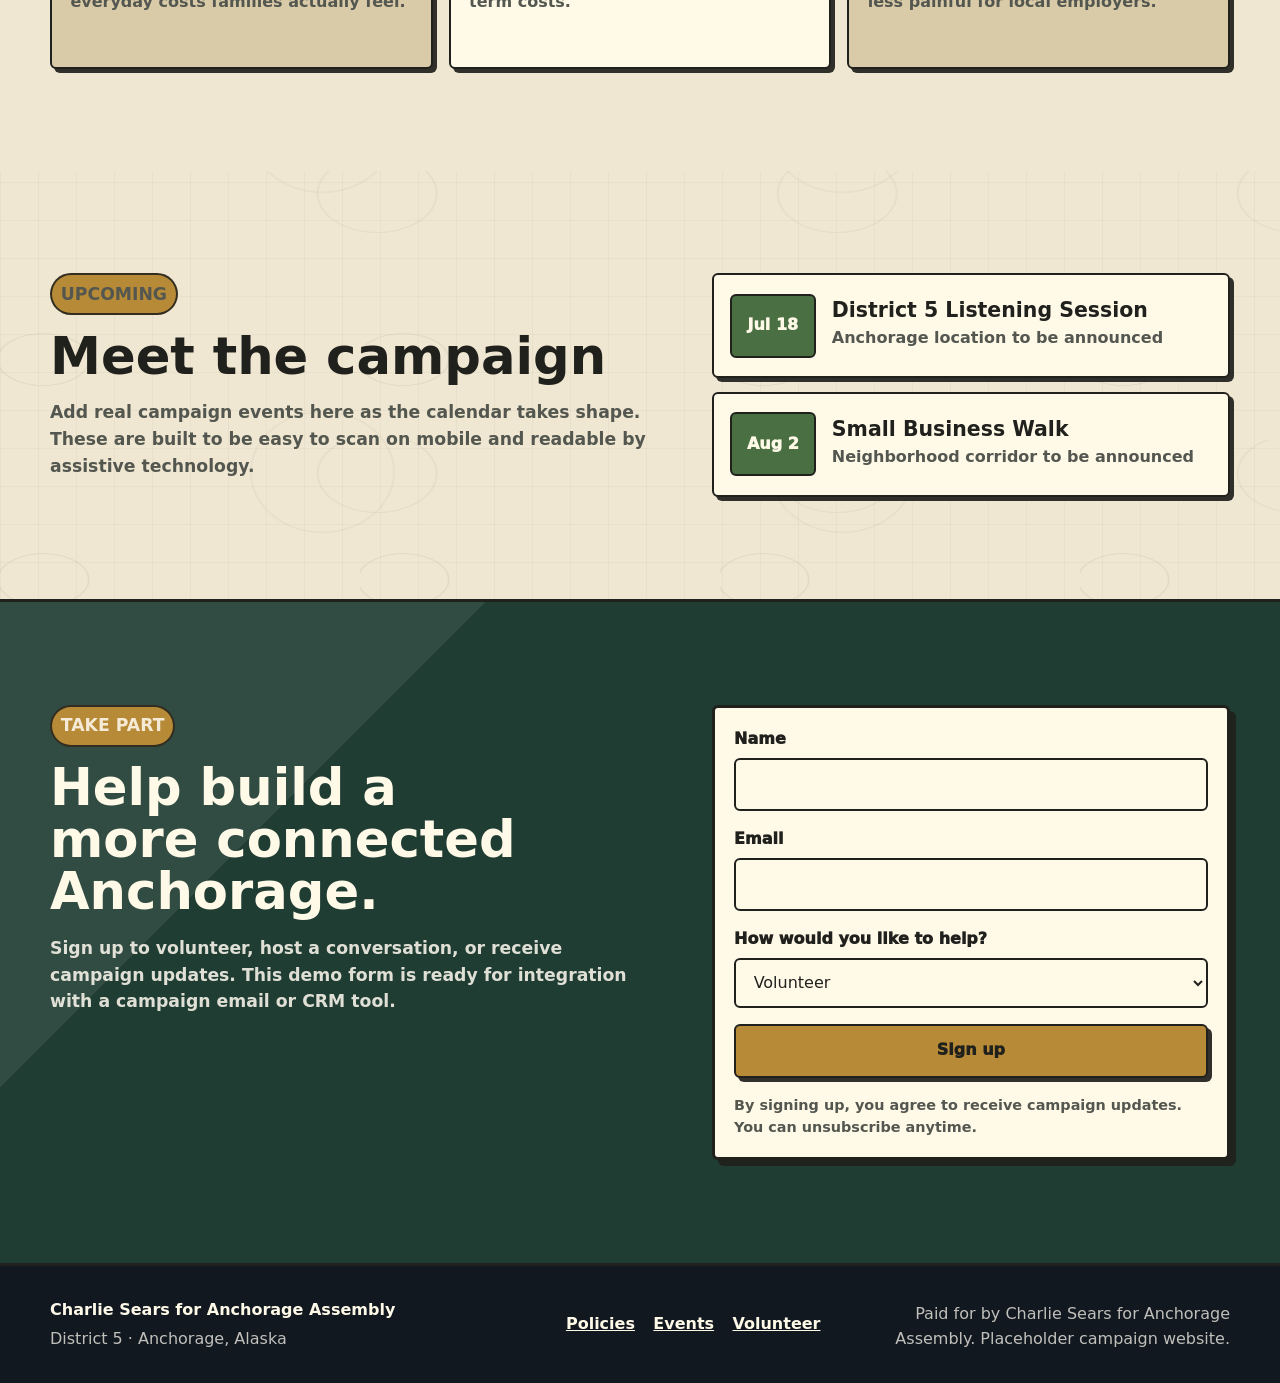
==== commit d1a887be: "Refocus creative economy messaging on Anchorage retention" ====
--- a/index.html
+++ b/index.html
@@ -73,7 +73,7 @@
           </a>
           <a href="creative-economy.html">
             <span>03</span>
-            Events, arts, and local jobs
+            A city people can stay in
           </a>
         </div>
       </section>
@@ -116,10 +116,10 @@
           <article class="policy-card color-green">
             <div class="policy-symbol" aria-hidden="true">AK</div>
             <div class="policy-tag">Policy 03</div>
-            <h3>Events, arts, and local jobs</h3>
+            <h3>A city people can stay in</h3>
             <p>
-              Fit the creative economy into city tools: easier event permits, better use of public
-              spaces, workforce partners, and stronger neighborhood business corridors.
+              Make Anchorage easier to build a life in: local job pathways, active public spaces,
+              smoother permits, and neighborhoods with more to stay for.
             </p>
             <a class="text-link" href="creative-economy.html">Open the plan</a>
           </article>
--- a/styles.css
+++ b/styles.css
@@ -120,7 +120,11 @@
   gap: 1rem;
   min-height: 76px;
   padding: 0.85rem clamp(1rem, 4vw, 3rem);
-  color: var(--white);
+  color: var(--ink);
+  background: rgba(239, 231, 209, 0.96);
+  border-bottom: 2px solid var(--ink);
+  box-shadow: 0 4px 0 rgba(32, 32, 29, 0.14);
+  backdrop-filter: blur(10px);
   transition:
     background 160ms ease,
     box-shadow 160ms ease,
@@ -130,10 +134,7 @@
 .site-header.is-scrolled,
 .site-header.is-open {
   color: var(--ink);
-  background: rgba(242, 234, 219, 0.96);
-  border-bottom: 2px solid var(--ink);
-  box-shadow: 0 4px 0 rgba(32, 32, 29, 0.14);
-  backdrop-filter: blur(10px);
+  background: rgba(239, 231, 209, 0.98);
 }
 
 .brand {
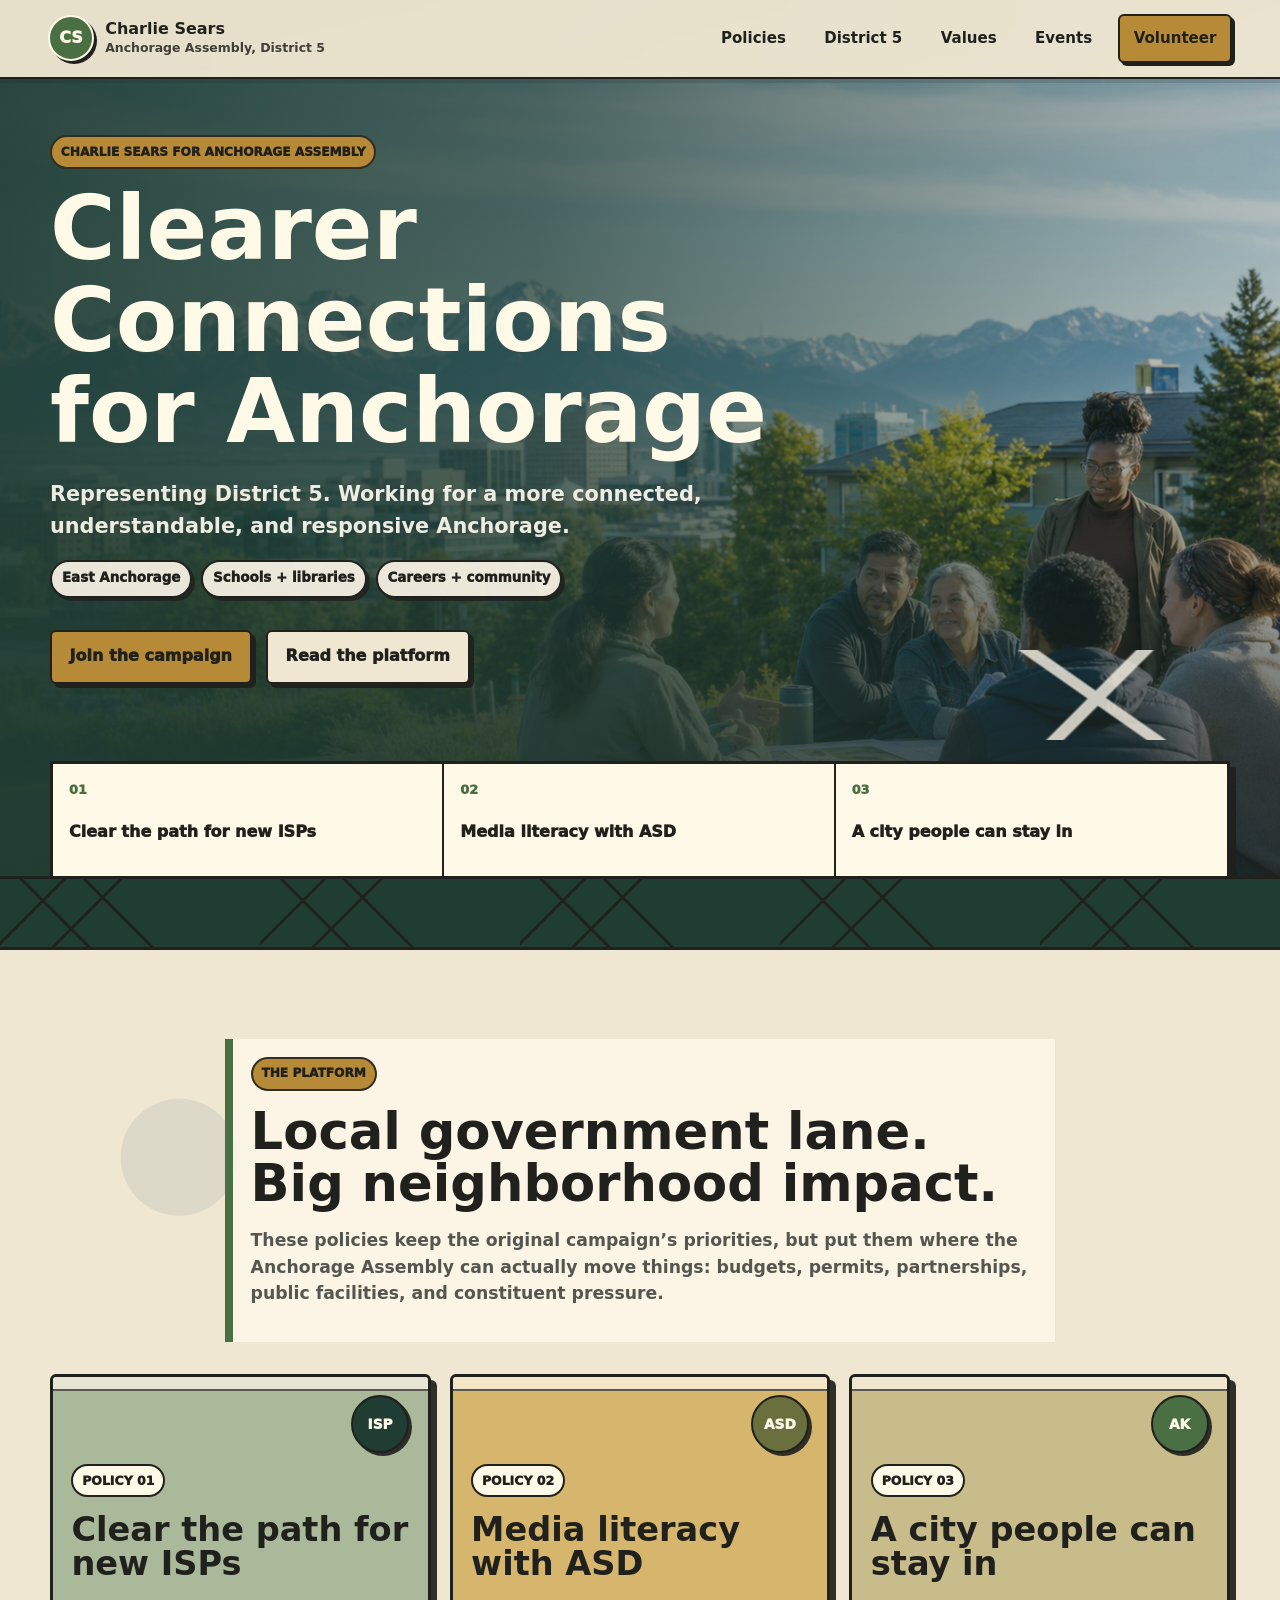
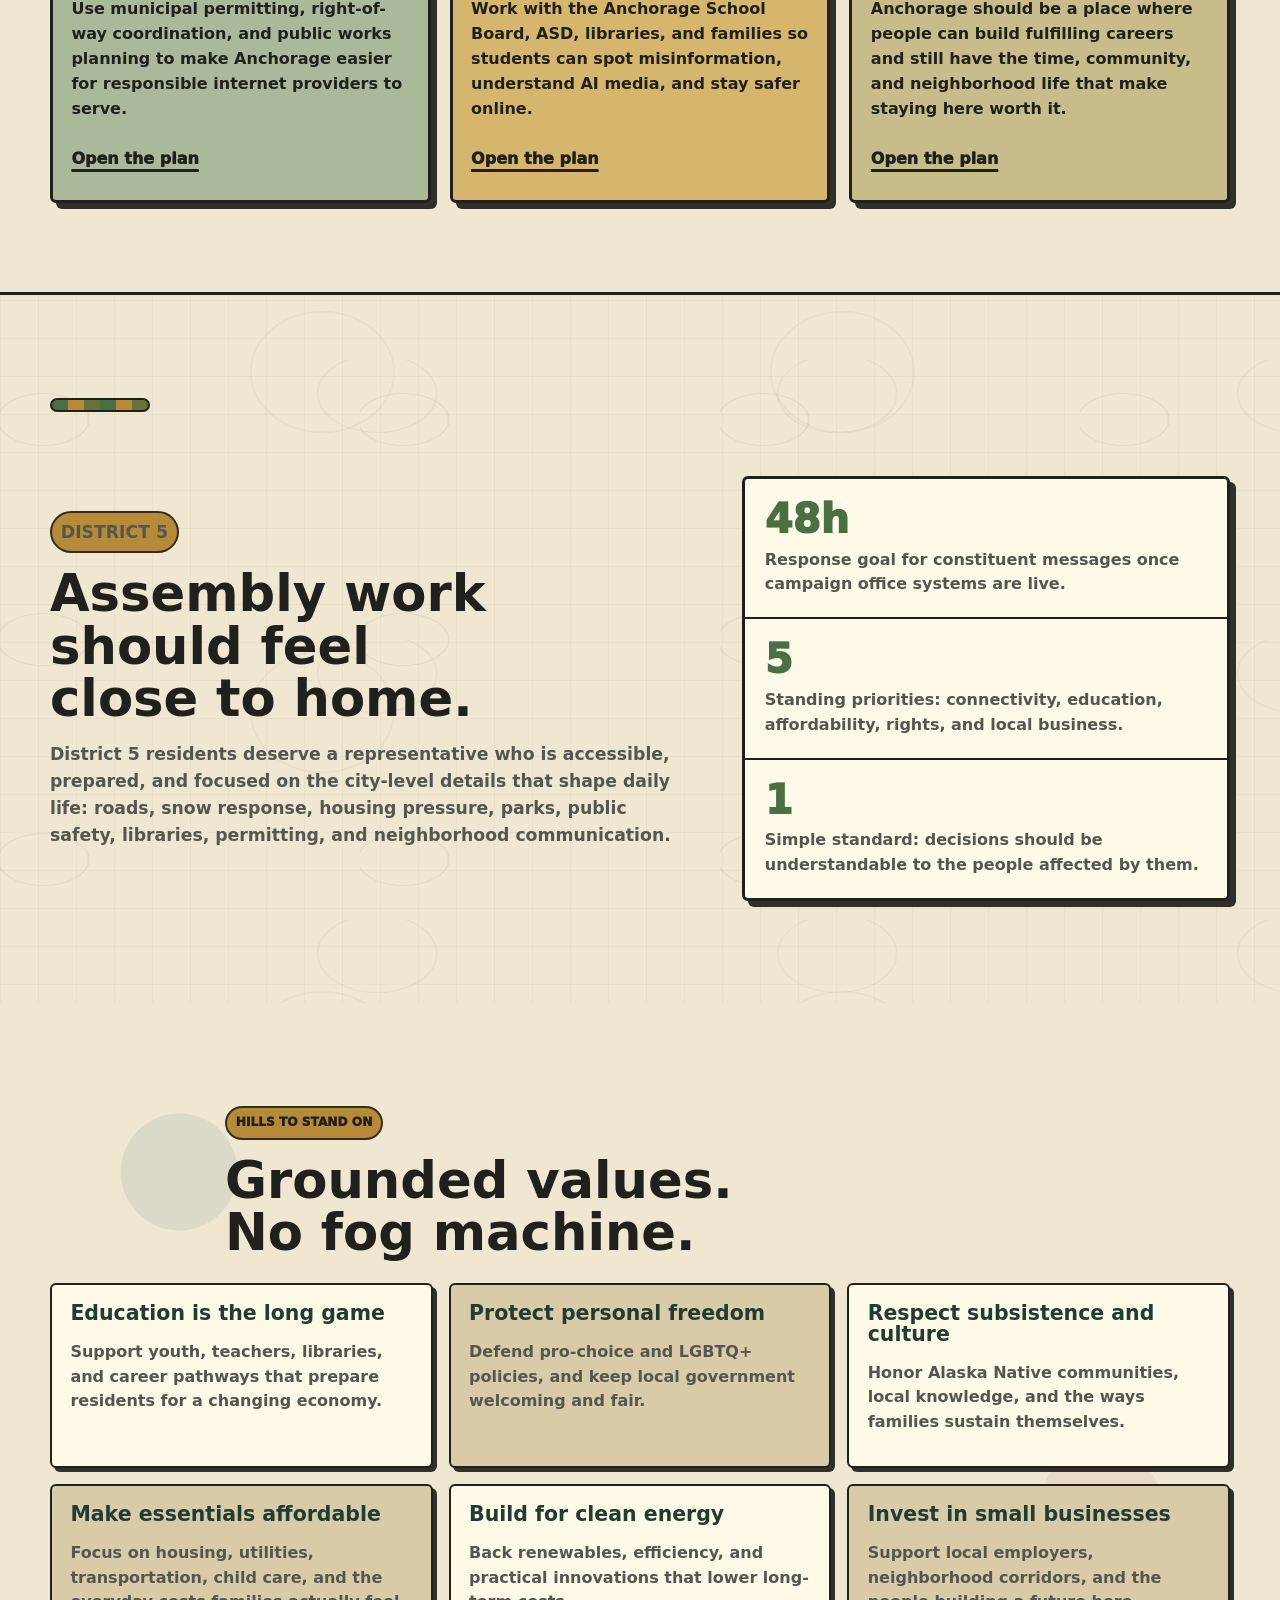
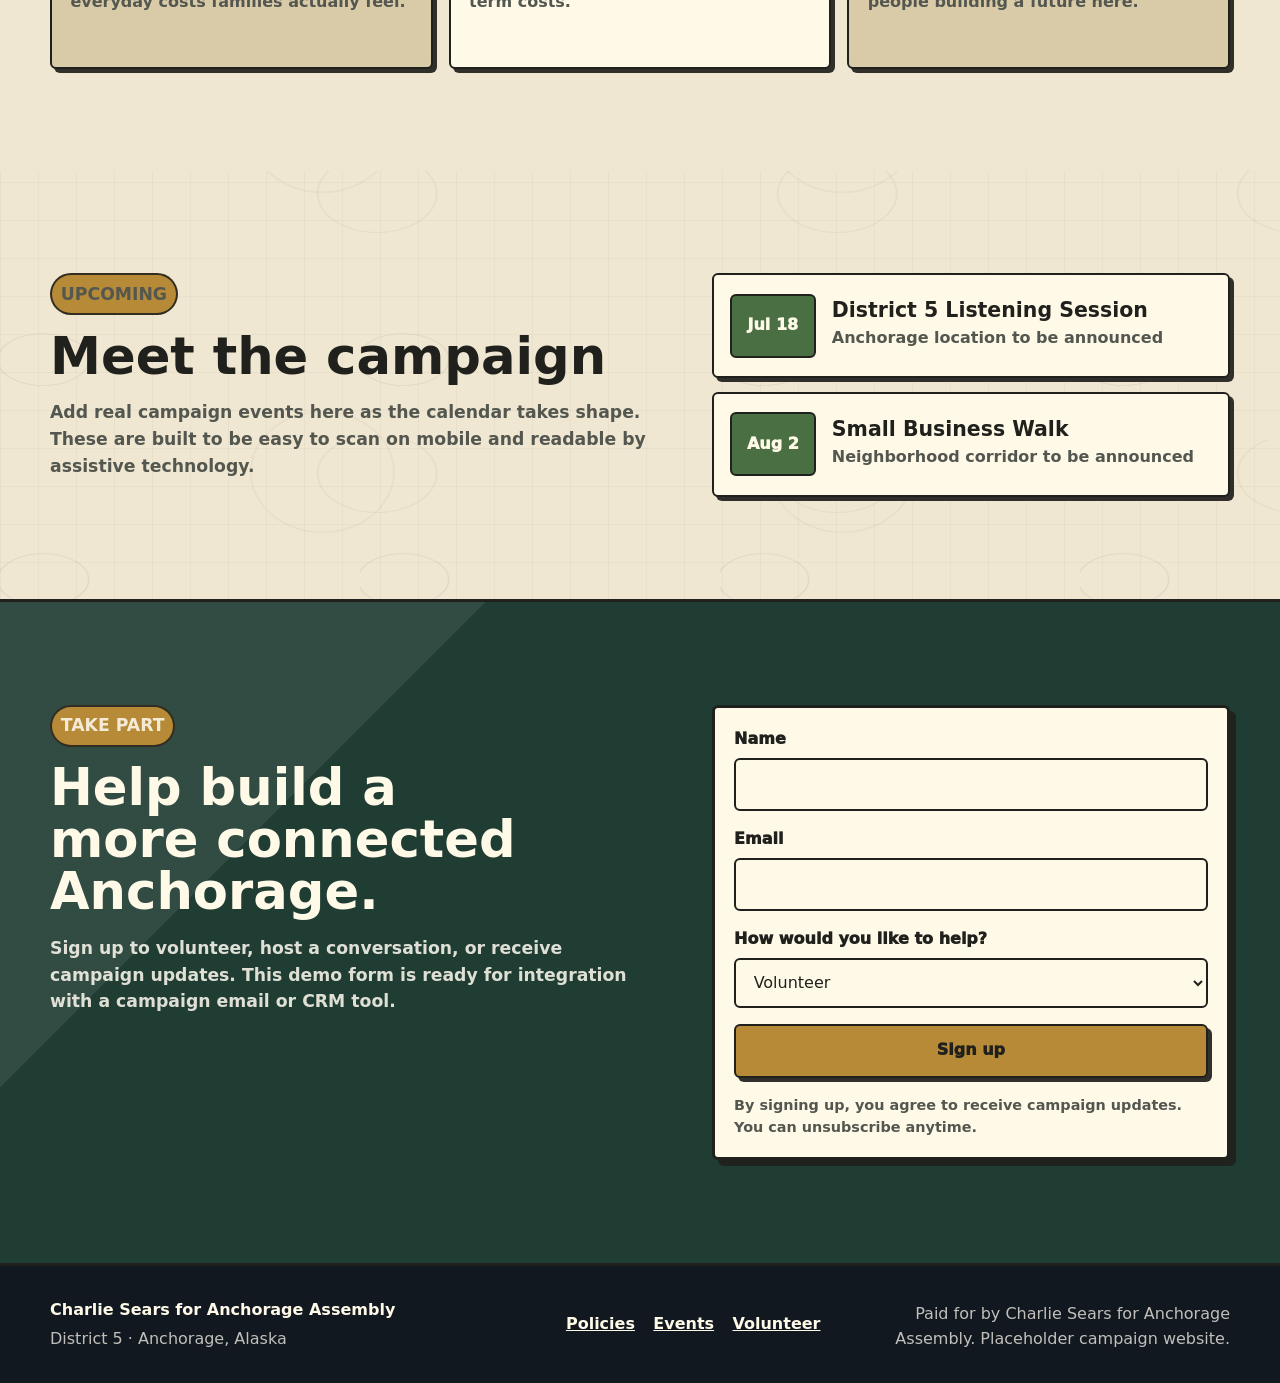
==== commit 51f10d76: "Refine campaign messaging around careers and community" ====
--- a/index.html
+++ b/index.html
@@ -55,7 +55,7 @@
           <div class="hero-badges" aria-label="Campaign focus areas">
             <span>East Anchorage</span>
             <span>Schools + libraries</span>
-            <span>Roads + permits</span>
+            <span>Careers + community</span>
           </div>
           <div class="hero-actions" aria-label="Campaign actions">
             <a class="button button-primary" href="#volunteer">Join the campaign</a>
@@ -118,8 +118,8 @@
             <div class="policy-tag">Policy 03</div>
             <h3>A city people can stay in</h3>
             <p>
-              Make Anchorage easier to build a life in: local job pathways, active public spaces,
-              smoother permits, and neighborhoods with more to stay for.
+              Anchorage should be a place where people can build fulfilling careers and still have
+              the time, community, and neighborhood life that make staying here worth it.
             </p>
             <a class="text-link" href="creative-economy.html">Open the plan</a>
           </article>
@@ -180,7 +180,7 @@
           </article>
           <article>
             <h3>Invest in small businesses</h3>
-            <p>Make permitting clearer, events easier to host, and city processes less painful for local employers.</p>
+            <p>Support local employers, neighborhood corridors, and the people building a future here.</p>
           </article>
         </div>
       </section>
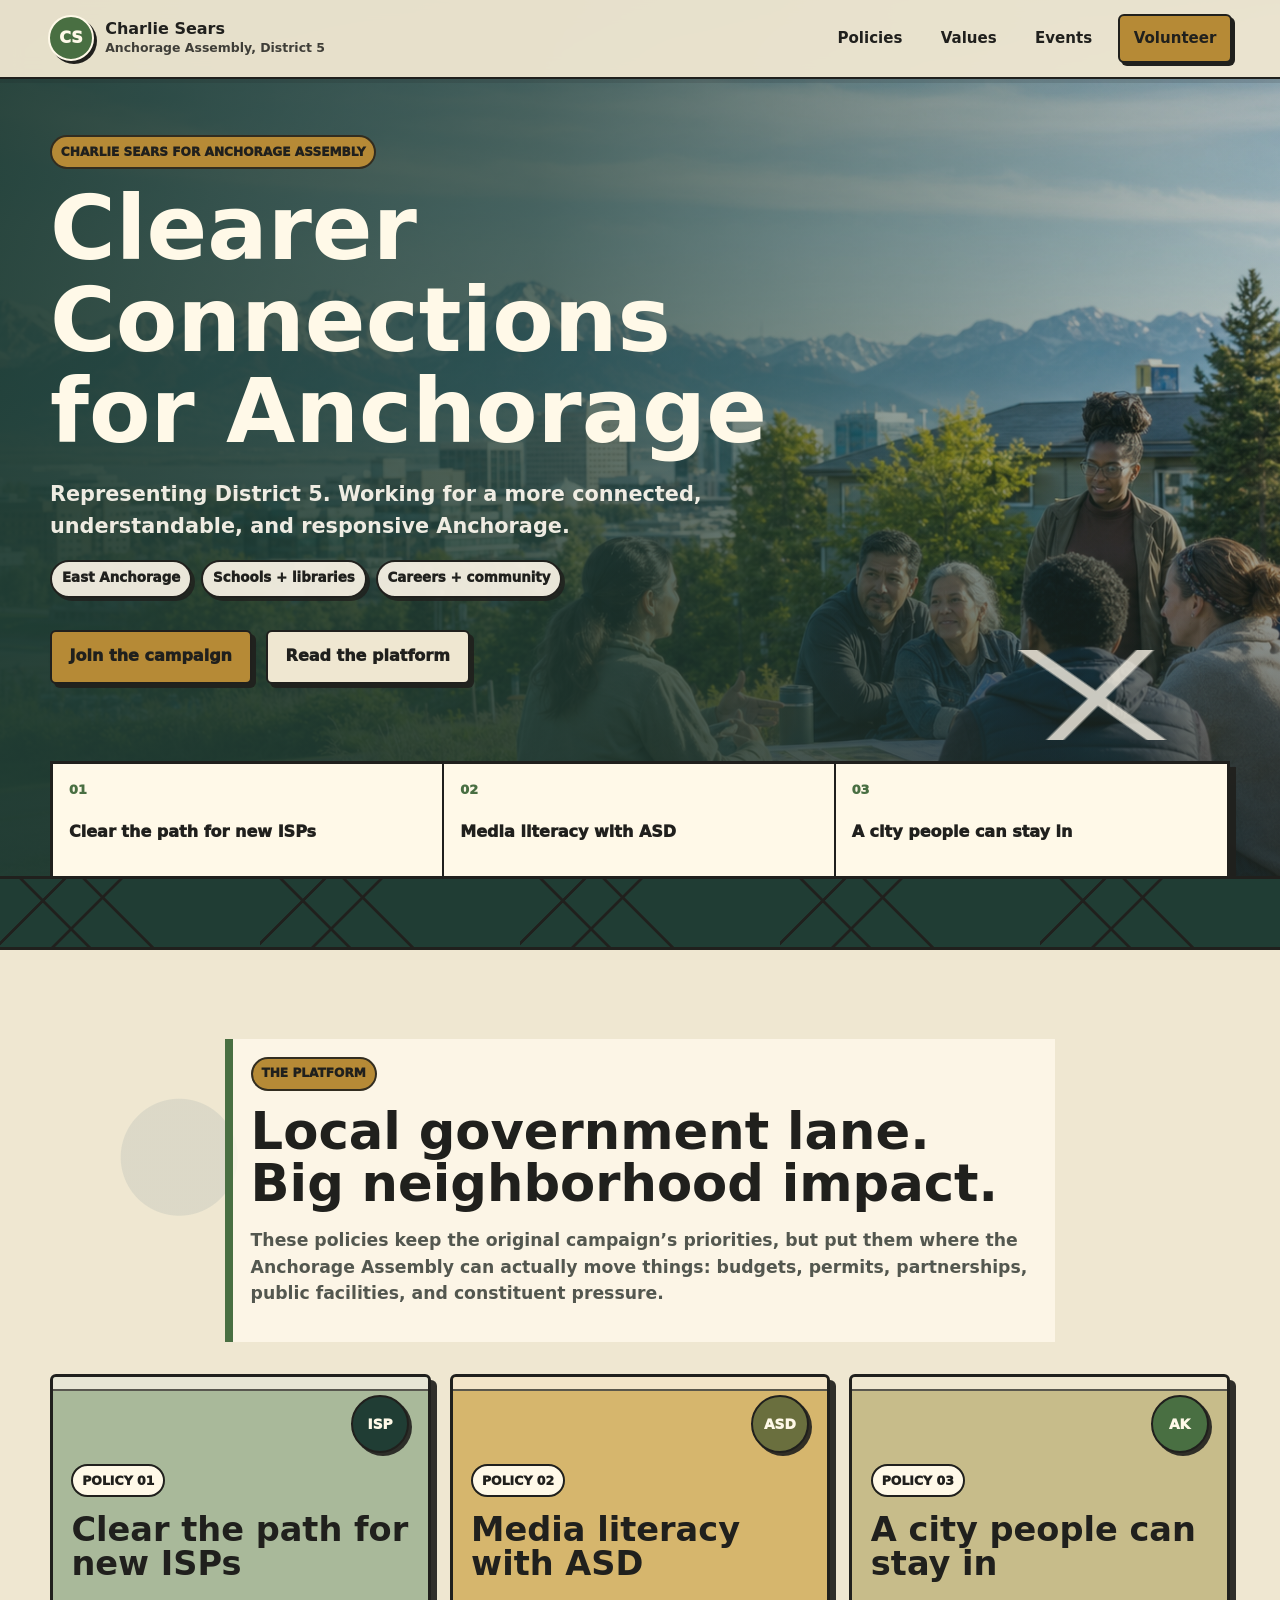
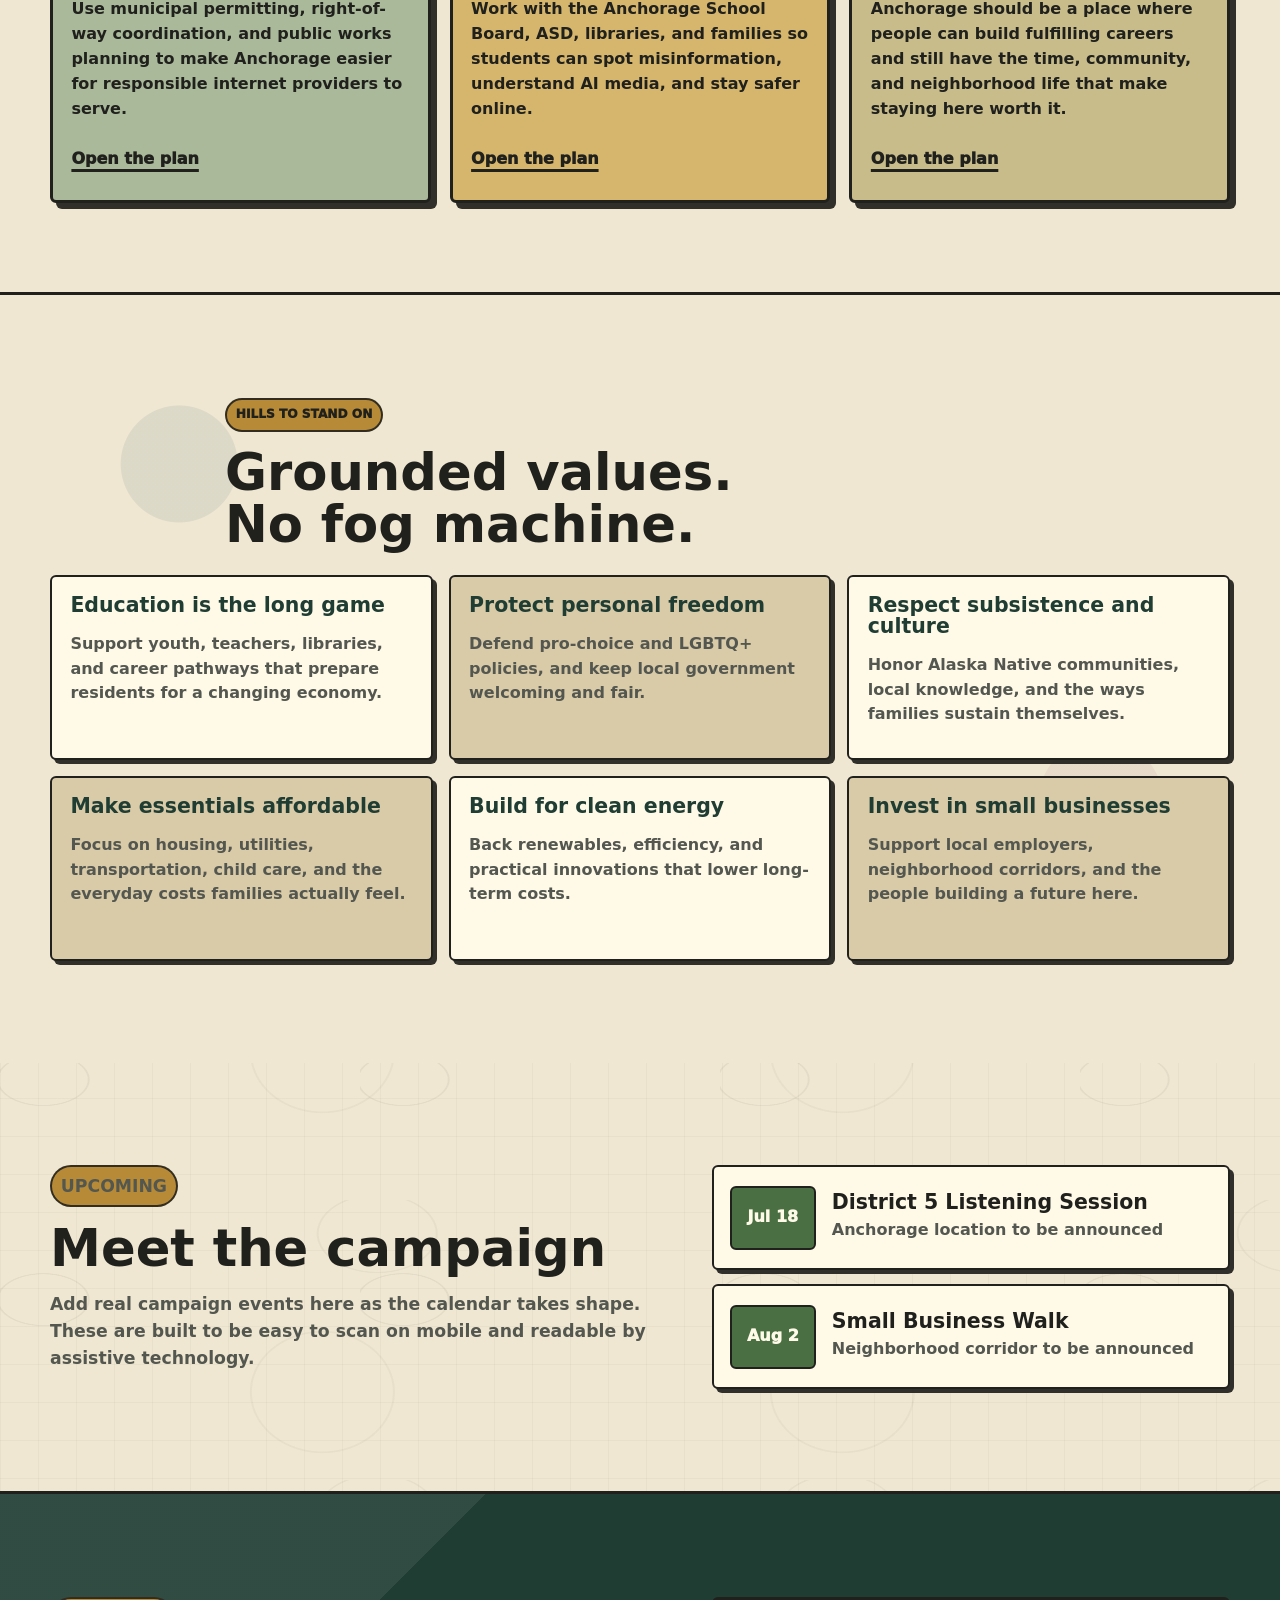
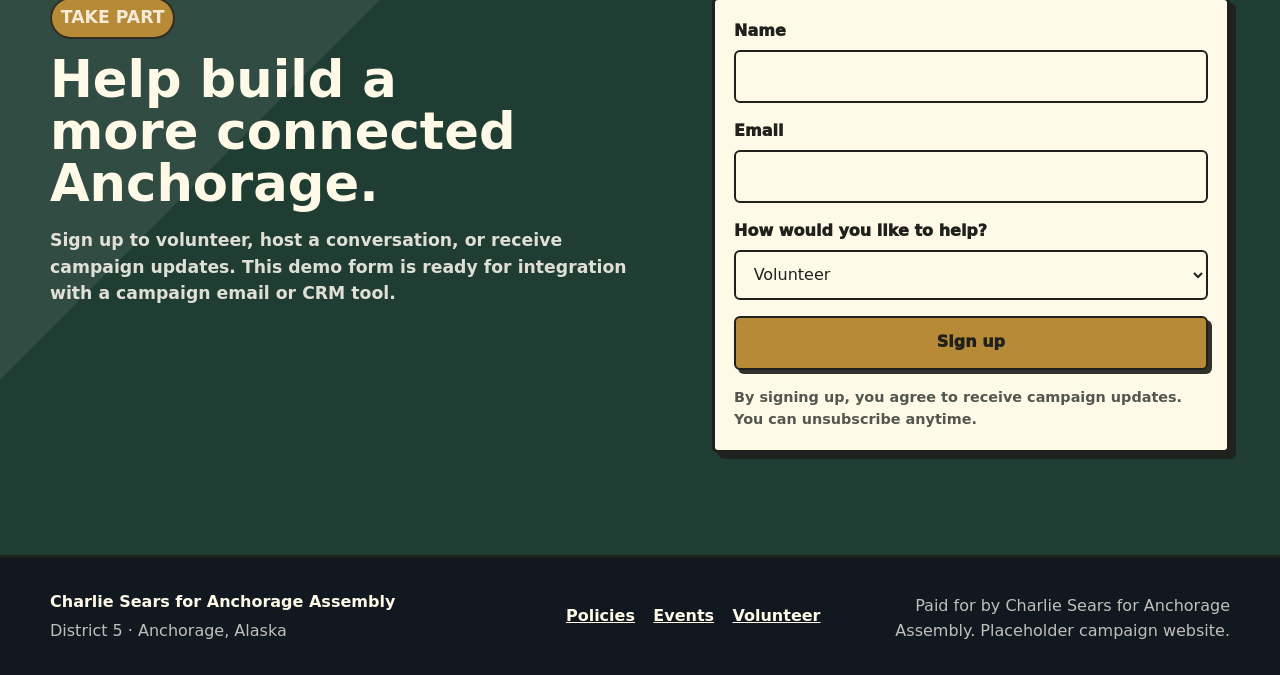
==== commit 7d86640d: "Remove district navigation and section" ====
--- a/index.html
+++ b/index.html
@@ -30,7 +30,6 @@
 
       <nav id="site-nav" class="site-nav" aria-label="Primary navigation">
         <a href="index.html#policies">Policies</a>
-        <a href="index.html#district">District 5</a>
         <a href="index.html#values">Values</a>
         <a href="index.html#events">Events</a>
         <a class="nav-action" href="index.html#volunteer">Volunteer</a>
@@ -126,32 +125,6 @@
         </div>
       </section>
 
-      <section id="district" class="section district-section" aria-labelledby="district-title">
-        <div class="district-copy">
-          <p class="eyebrow">District 5</p>
-          <h2 id="district-title">Assembly work should feel close to home.</h2>
-          <p>
-            District 5 residents deserve a representative who is accessible, prepared, and focused
-            on the city-level details that shape daily life: roads, snow response, housing pressure,
-            parks, public safety, libraries, permitting, and neighborhood communication.
-          </p>
-        </div>
-        <div class="district-panel" aria-label="Campaign commitments">
-          <div>
-            <span class="metric">48h</span>
-            <p>Response goal for constituent messages once campaign office systems are live.</p>
-          </div>
-          <div>
-            <span class="metric">5</span>
-            <p>Standing priorities: connectivity, education, affordability, rights, and local business.</p>
-          </div>
-          <div>
-            <span class="metric">1</span>
-            <p>Simple standard: decisions should be understandable to the people affected by them.</p>
-          </div>
-        </div>
-      </section>
-
       <section id="values" class="section section-light" aria-labelledby="values-title">
         <div class="section-heading compact">
           <p class="eyebrow">Hills To Stand On</p>
--- a/styles.css
+++ b/styles.css
@@ -488,7 +488,6 @@
 }
 
 .section-heading p:not(.eyebrow),
-.district-copy p,
 .events-section > div > p,
 .volunteer-copy p {
   color: var(--muted);
@@ -606,55 +605,6 @@
 
 .color-green .policy-symbol {
   background: var(--green);
-}
-
-.district-section {
-  display: grid;
-  grid-template-columns: minmax(0, 0.9fr) minmax(320px, 0.7fr);
-  gap: clamp(1.5rem, 5vw, 4rem);
-  align-items: center;
-}
-
-.district-section::before {
-  display: block;
-  grid-column: 1 / -1;
-  width: 96px;
-  height: 10px;
-  background: repeating-linear-gradient(90deg, var(--green) 0 16px, var(--gold) 16px 32px, #6a6f3e 32px 48px);
-  border: 2px solid var(--ink);
-  border-radius: 999px;
-  content: "";
-}
-
-.district-panel {
-  display: grid;
-  background: var(--white);
-  border: 3px solid var(--ink);
-  border-radius: var(--radius);
-  box-shadow: var(--shadow);
-}
-
-.district-panel > div {
-  padding: 1.25rem;
-  border-bottom: 2px solid var(--ink);
-}
-
-.district-panel > div:last-child {
-  border-bottom: 0;
-}
-
-.metric {
-  display: block;
-  color: var(--green);
-  font-size: 2.5rem;
-  font-weight: 950;
-  line-height: 1;
-}
-
-.district-panel p {
-  margin: 0.55rem 0 0;
-  color: var(--muted);
-  font-weight: 700;
 }
 
 .values-list {
@@ -932,7 +882,6 @@
     border-bottom: 0;
   }
 
-  .district-section,
   .events-section,
   .volunteer-section,
   .site-footer,
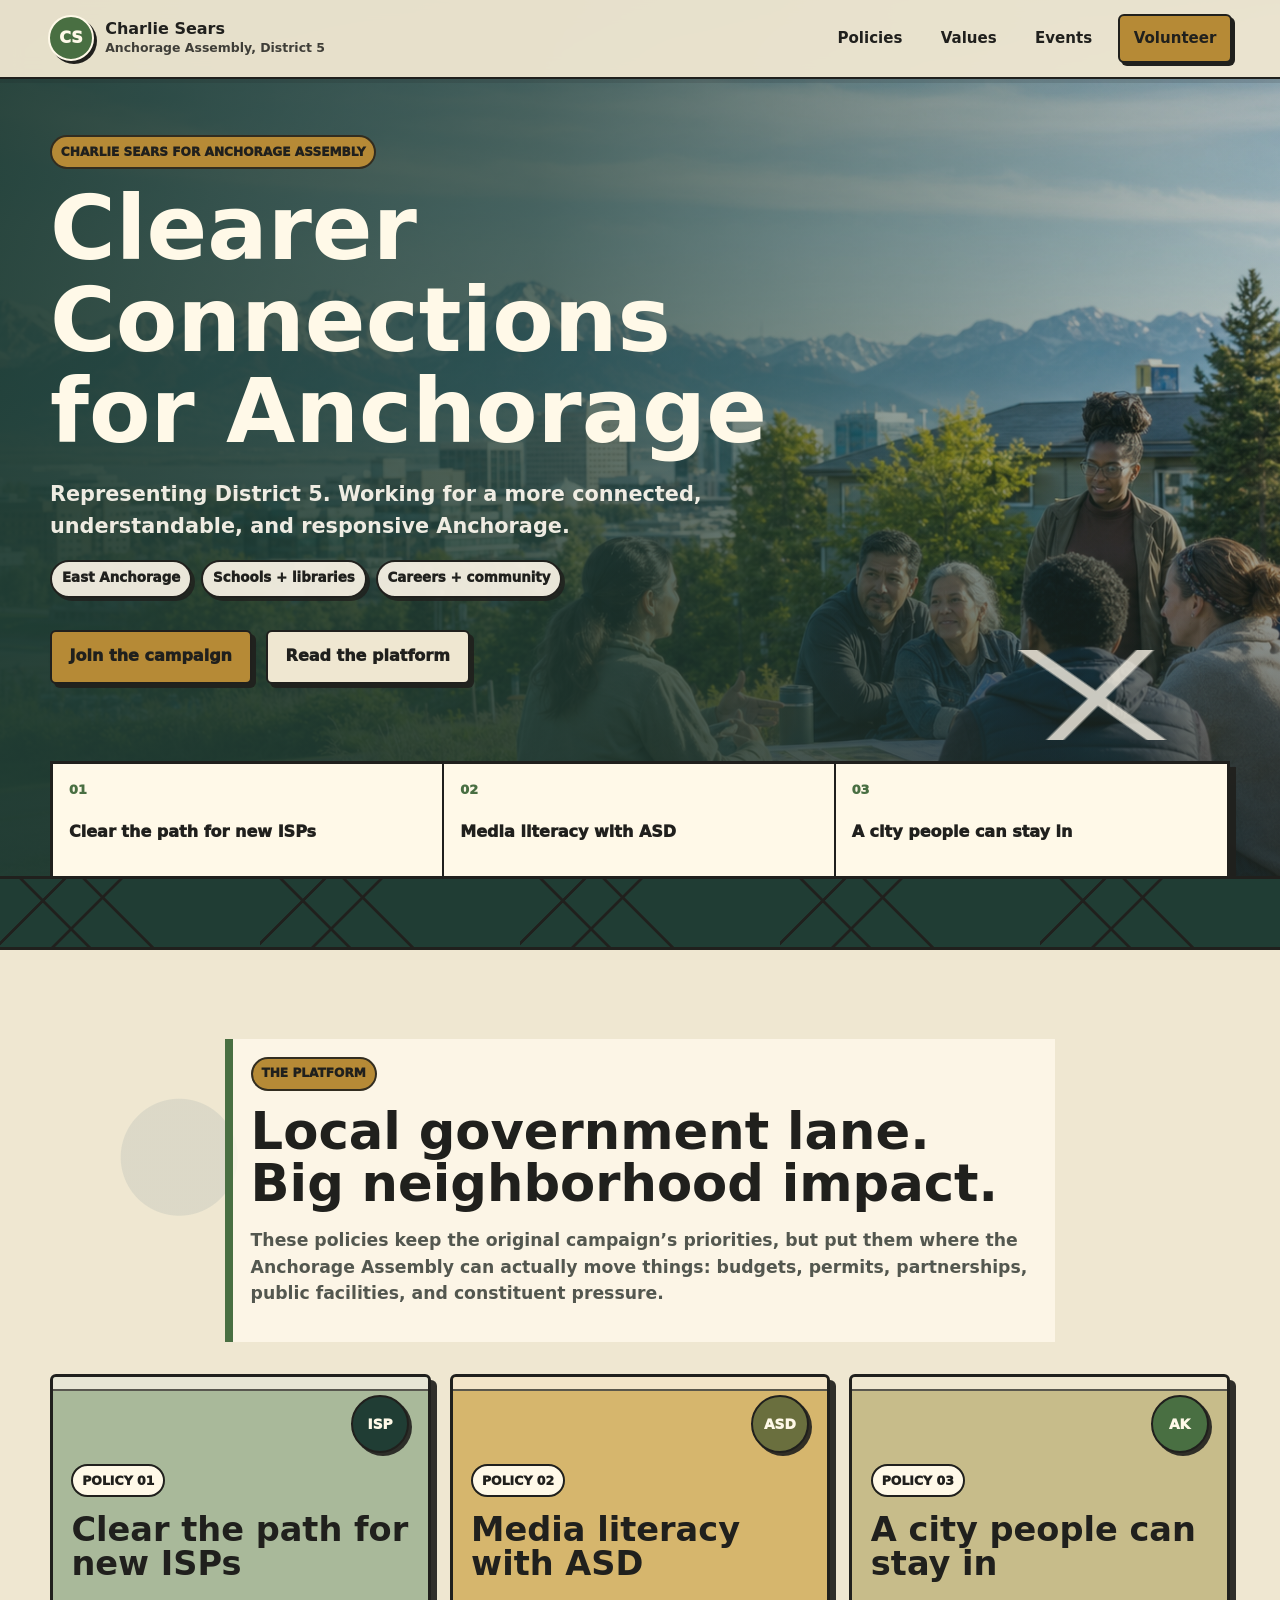
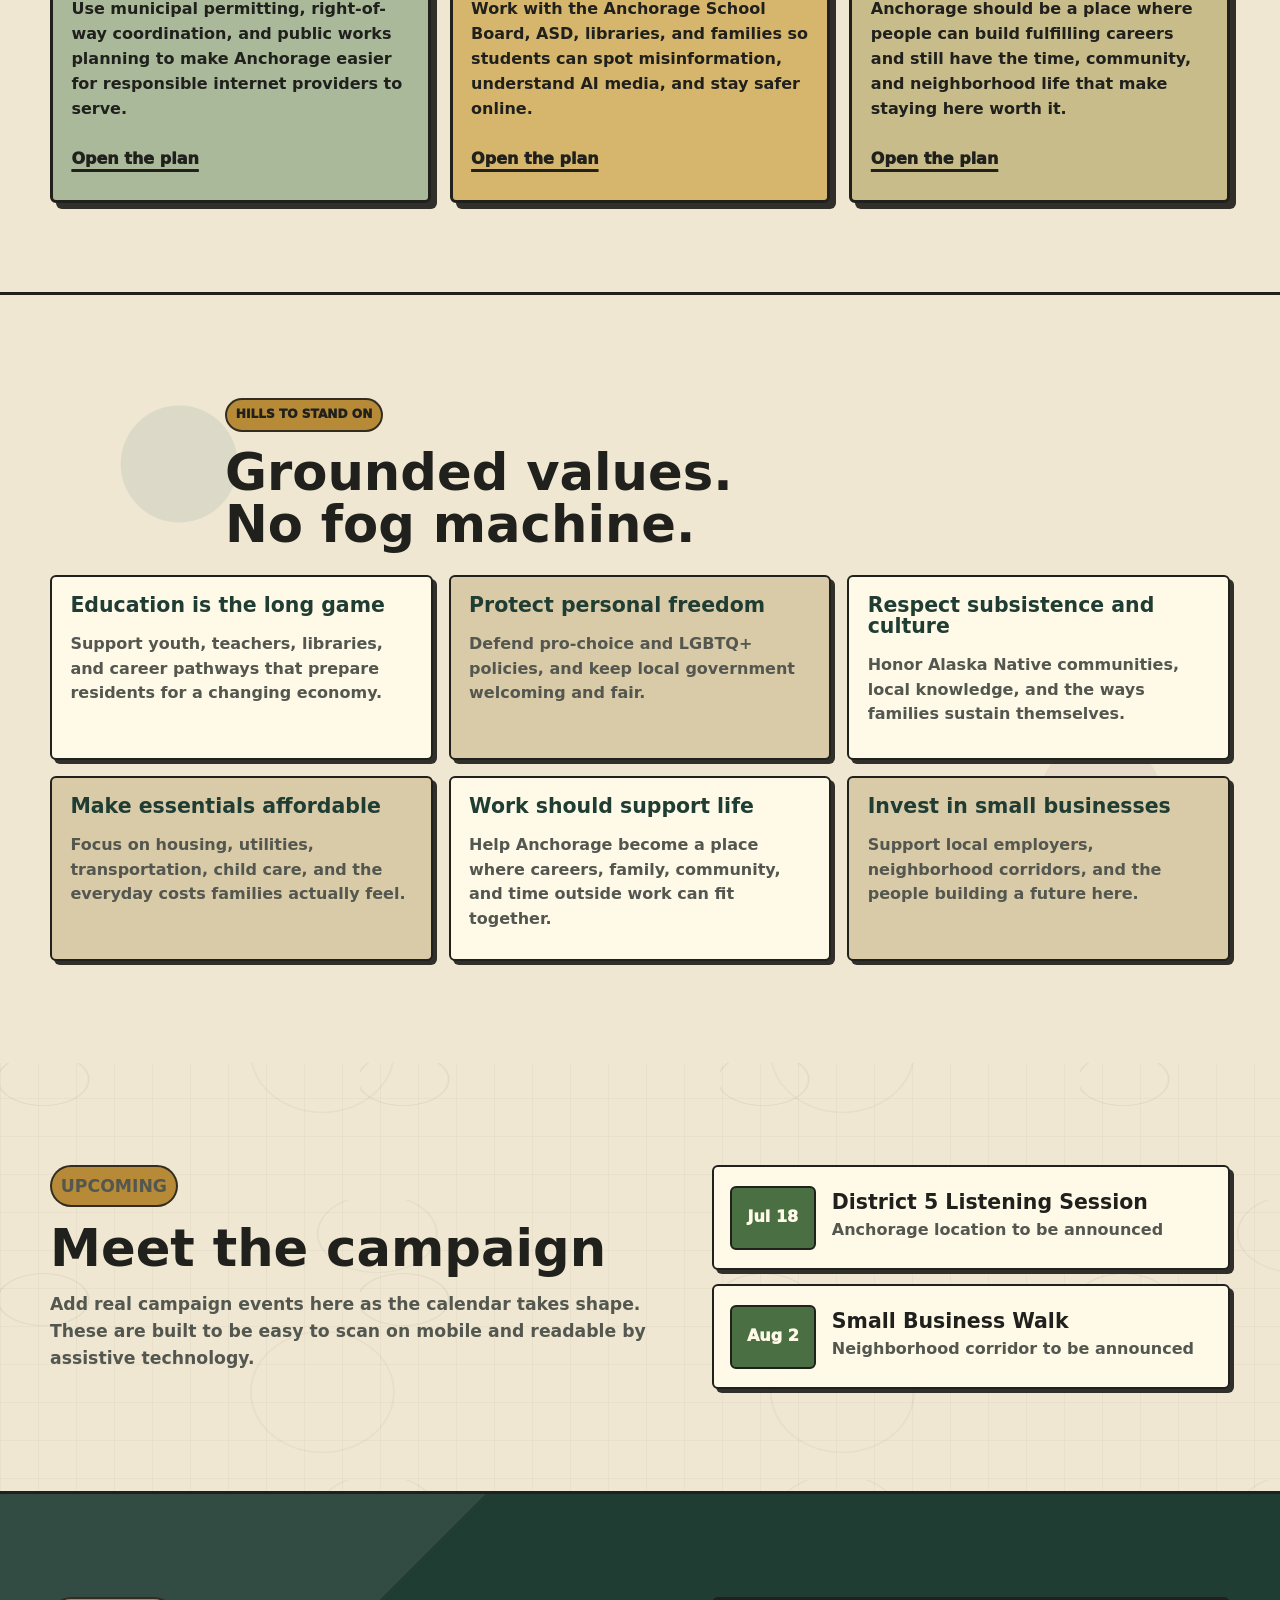
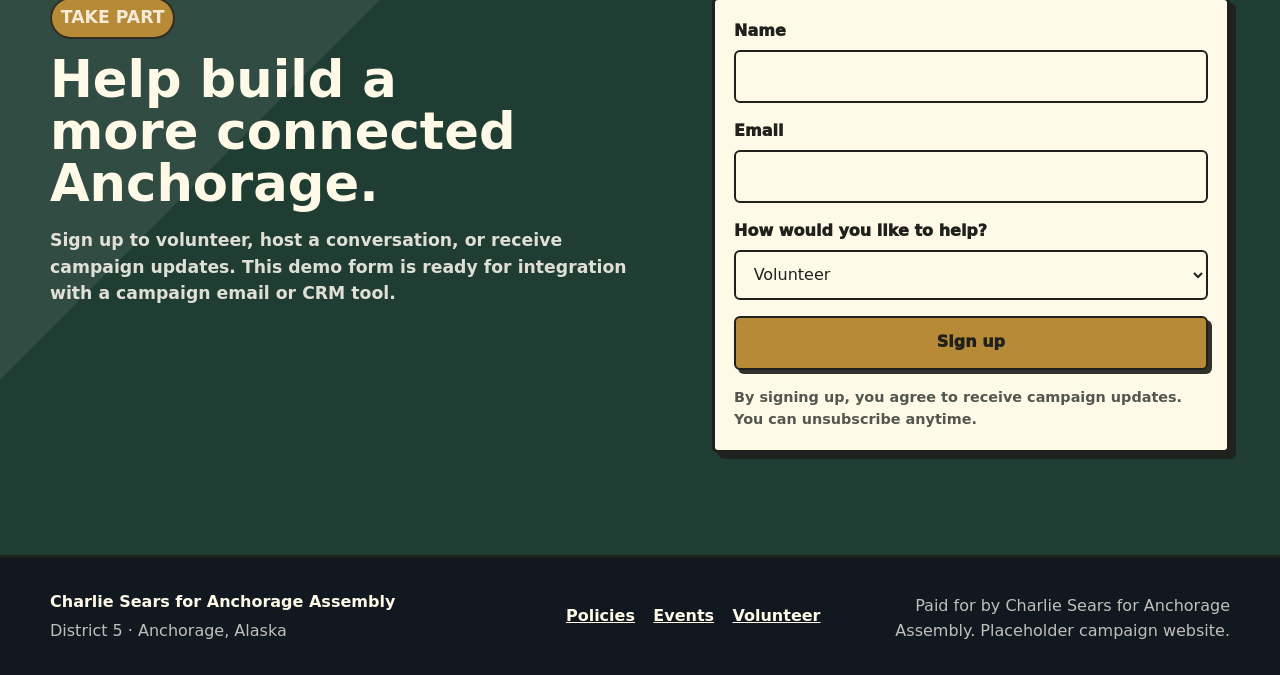
==== commit fe0a559d: "Refine work-life balance messaging" ====
--- a/index.html
+++ b/index.html
@@ -148,8 +148,8 @@
             <p>Focus on housing, utilities, transportation, child care, and the everyday costs families actually feel.</p>
           </article>
           <article>
-            <h3>Build for clean energy</h3>
-            <p>Back renewables, efficiency, and practical innovations that lower long-term costs.</p>
+            <h3>Work should support life</h3>
+            <p>Help Anchorage become a place where careers, family, community, and time outside work can fit together.</p>
           </article>
           <article>
             <h3>Invest in small businesses</h3>
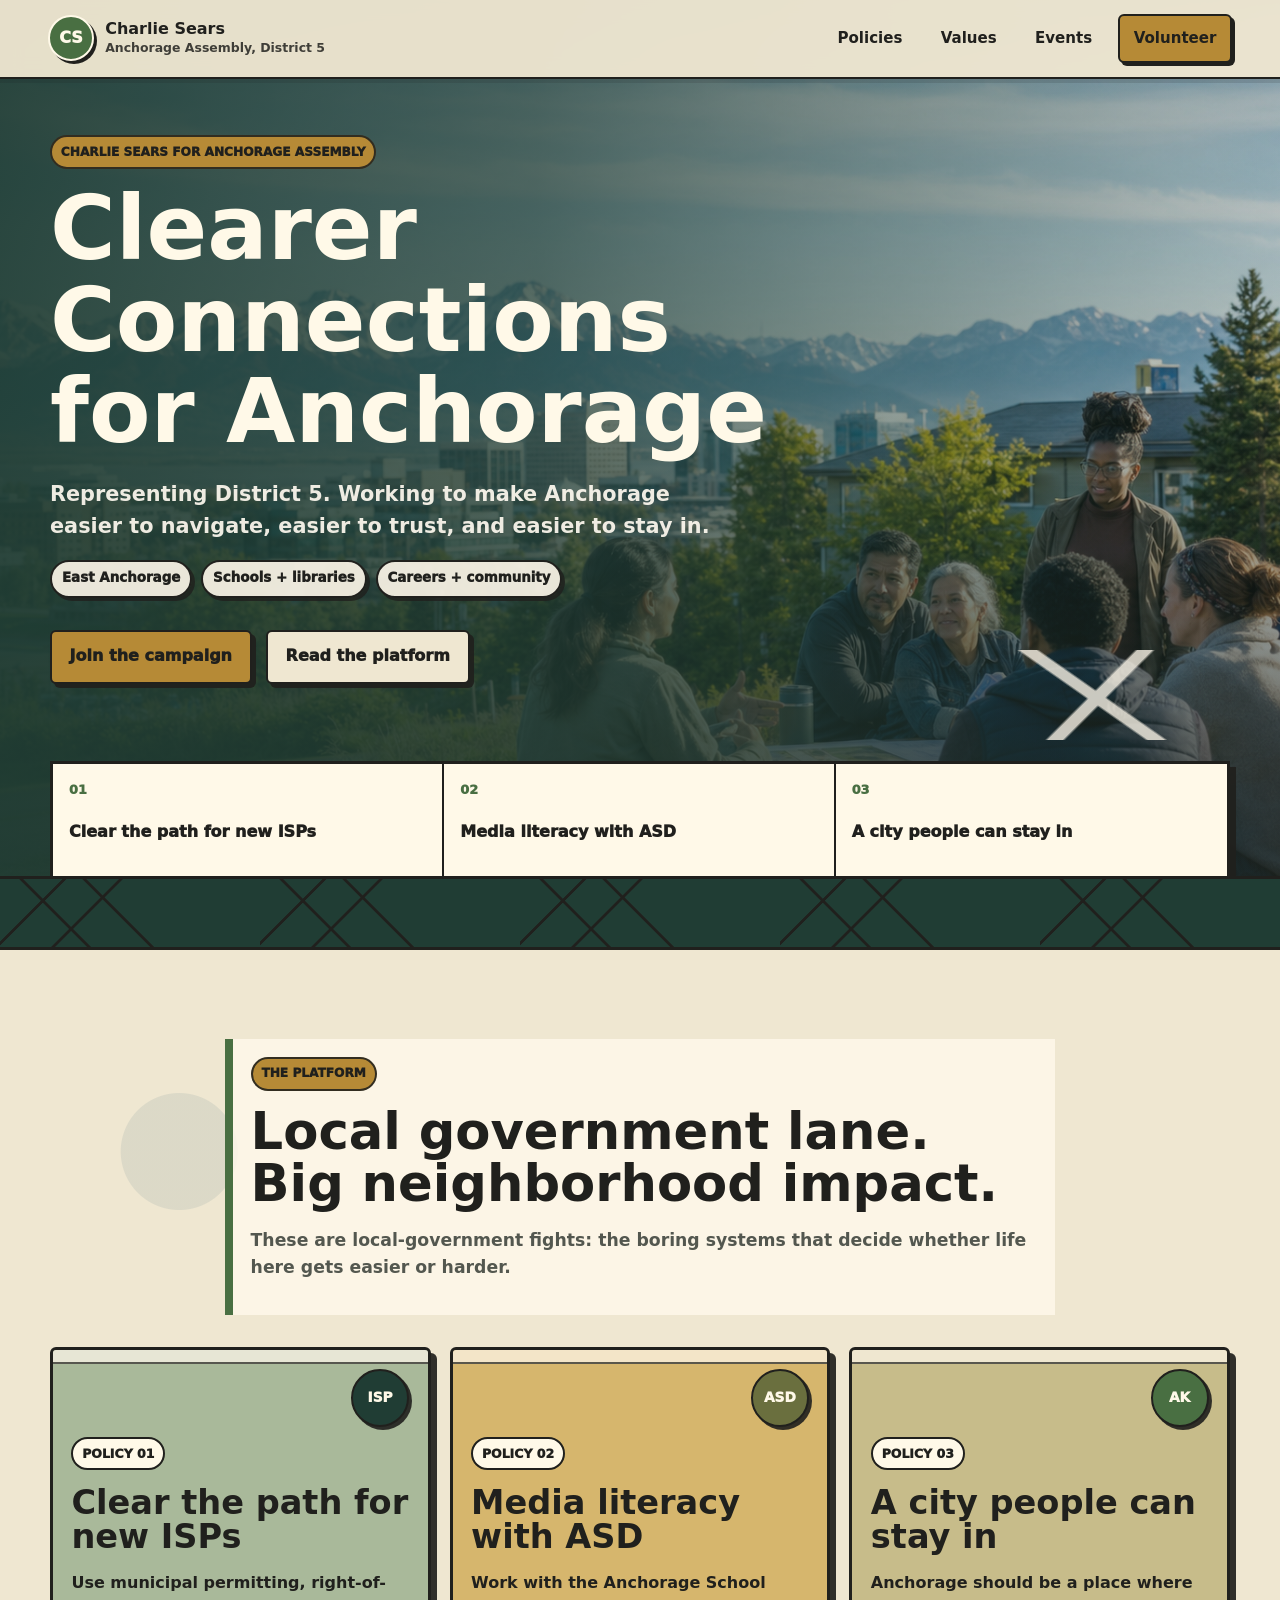
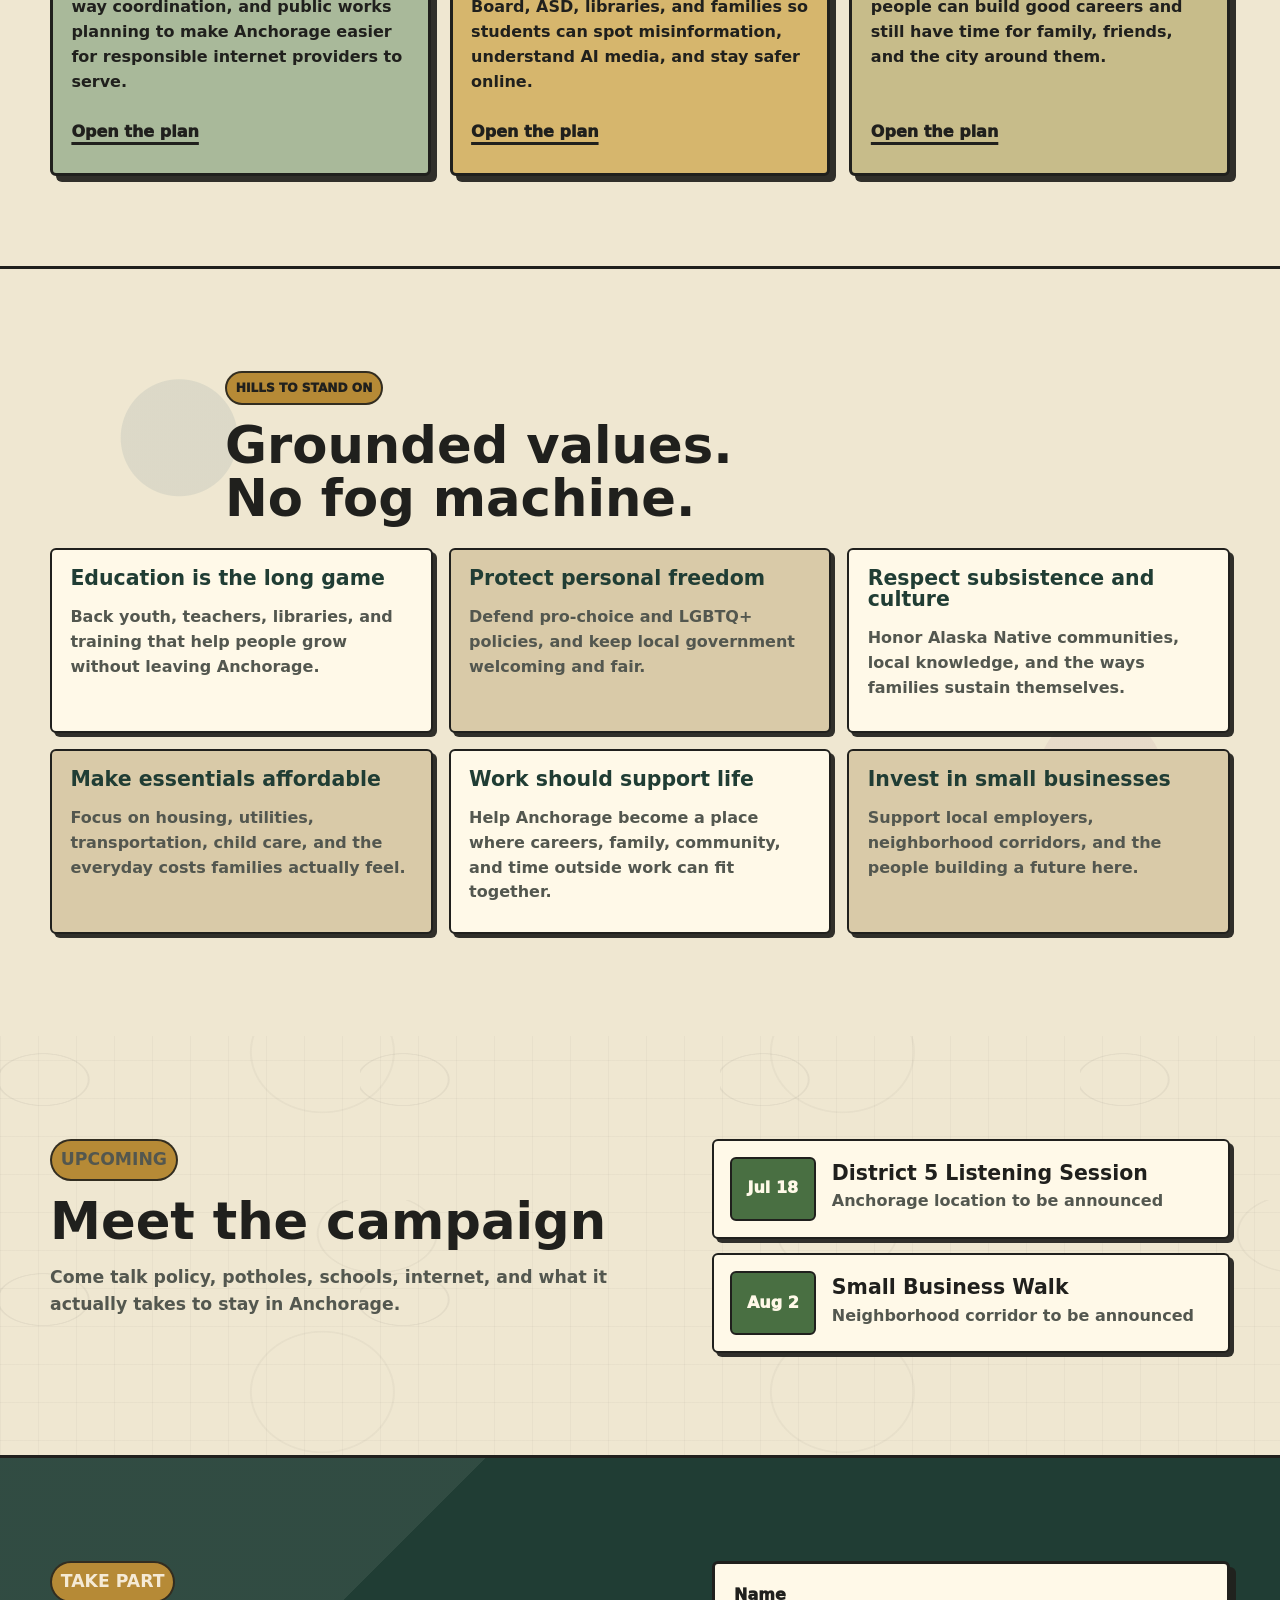
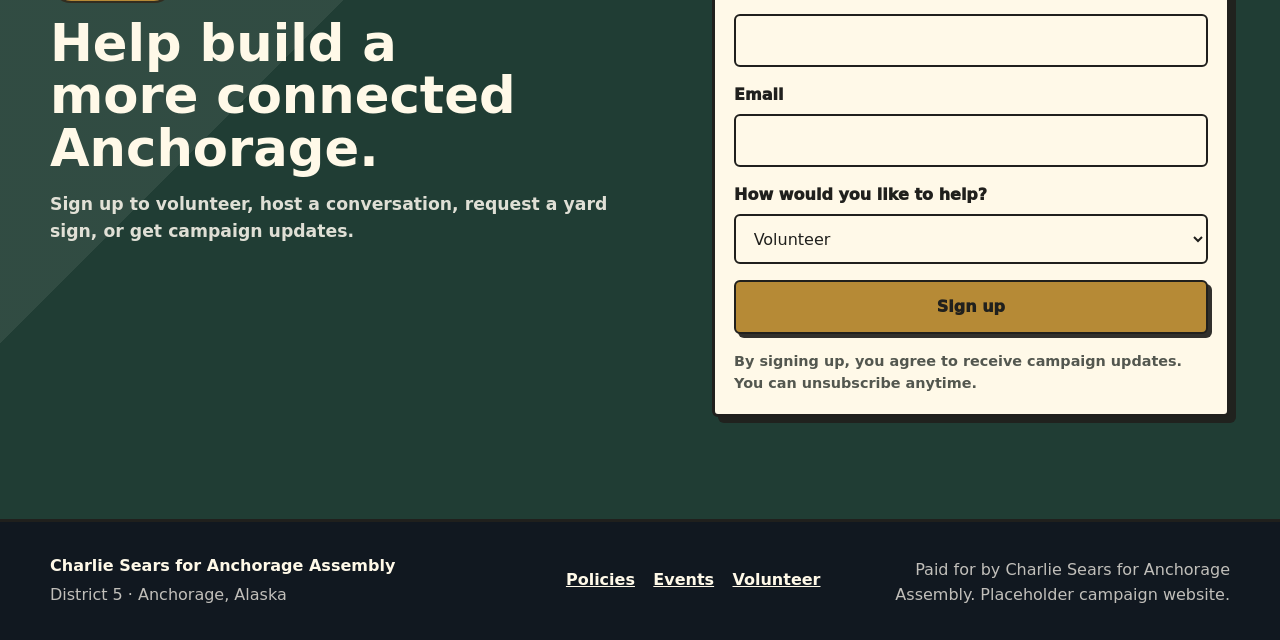
==== commit f18c5512: "Refine campaign copy across policy pages" ====
--- a/index.html
+++ b/index.html
@@ -48,8 +48,8 @@
           <p class="eyebrow">Charlie Sears for Anchorage Assembly</p>
           <h1 id="hero-title">Clearer Connections for Anchorage</h1>
           <p class="hero-copy">
-            Representing District 5. Working for a more connected, understandable, and responsive
-            Anchorage.
+            Representing District 5. Working to make Anchorage easier to navigate, easier to trust,
+            and easier to stay in.
           </p>
           <div class="hero-badges" aria-label="Campaign focus areas">
             <span>East Anchorage</span>
@@ -83,9 +83,8 @@
           <p class="eyebrow">The Platform</p>
           <h2 id="policies-title">Local government lane. Big neighborhood impact.</h2>
           <p>
-            These policies keep the original campaign’s priorities, but put them where the
-            Anchorage Assembly can actually move things: budgets, permits, partnerships, public
-            facilities, and constituent pressure.
+            These are local-government fights: the boring systems that decide whether life here
+            gets easier or harder.
           </p>
         </div>
 
@@ -117,8 +116,8 @@
             <div class="policy-tag">Policy 03</div>
             <h3>A city people can stay in</h3>
             <p>
-              Anchorage should be a place where people can build fulfilling careers and still have
-              the time, community, and neighborhood life that make staying here worth it.
+              Anchorage should be a place where people can build good careers and still have time
+              for family, friends, and the city around them.
             </p>
             <a class="text-link" href="creative-economy.html">Open the plan</a>
           </article>
@@ -133,7 +132,7 @@
         <div class="values-list">
           <article>
             <h3>Education is the long game</h3>
-            <p>Support youth, teachers, libraries, and career pathways that prepare residents for a changing economy.</p>
+            <p>Back youth, teachers, libraries, and training that help people grow without leaving Anchorage.</p>
           </article>
           <article>
             <h3>Protect personal freedom</h3>
@@ -163,8 +162,8 @@
           <p class="eyebrow">Upcoming</p>
           <h2 id="events-title">Meet the campaign</h2>
           <p>
-            Add real campaign events here as the calendar takes shape. These are built to be easy
-            to scan on mobile and readable by assistive technology.
+            Come talk policy, potholes, schools, internet, and what it actually takes to stay in
+            Anchorage.
           </p>
         </div>
         <div class="event-list">
@@ -190,8 +189,8 @@
           <p class="eyebrow">Take Part</p>
           <h2 id="volunteer-title">Help build a more connected Anchorage.</h2>
           <p>
-            Sign up to volunteer, host a conversation, or receive campaign updates. This demo form
-            is ready for integration with a campaign email or CRM tool.
+            Sign up to volunteer, host a conversation, request a yard sign, or get campaign
+            updates.
           </p>
         </div>
 
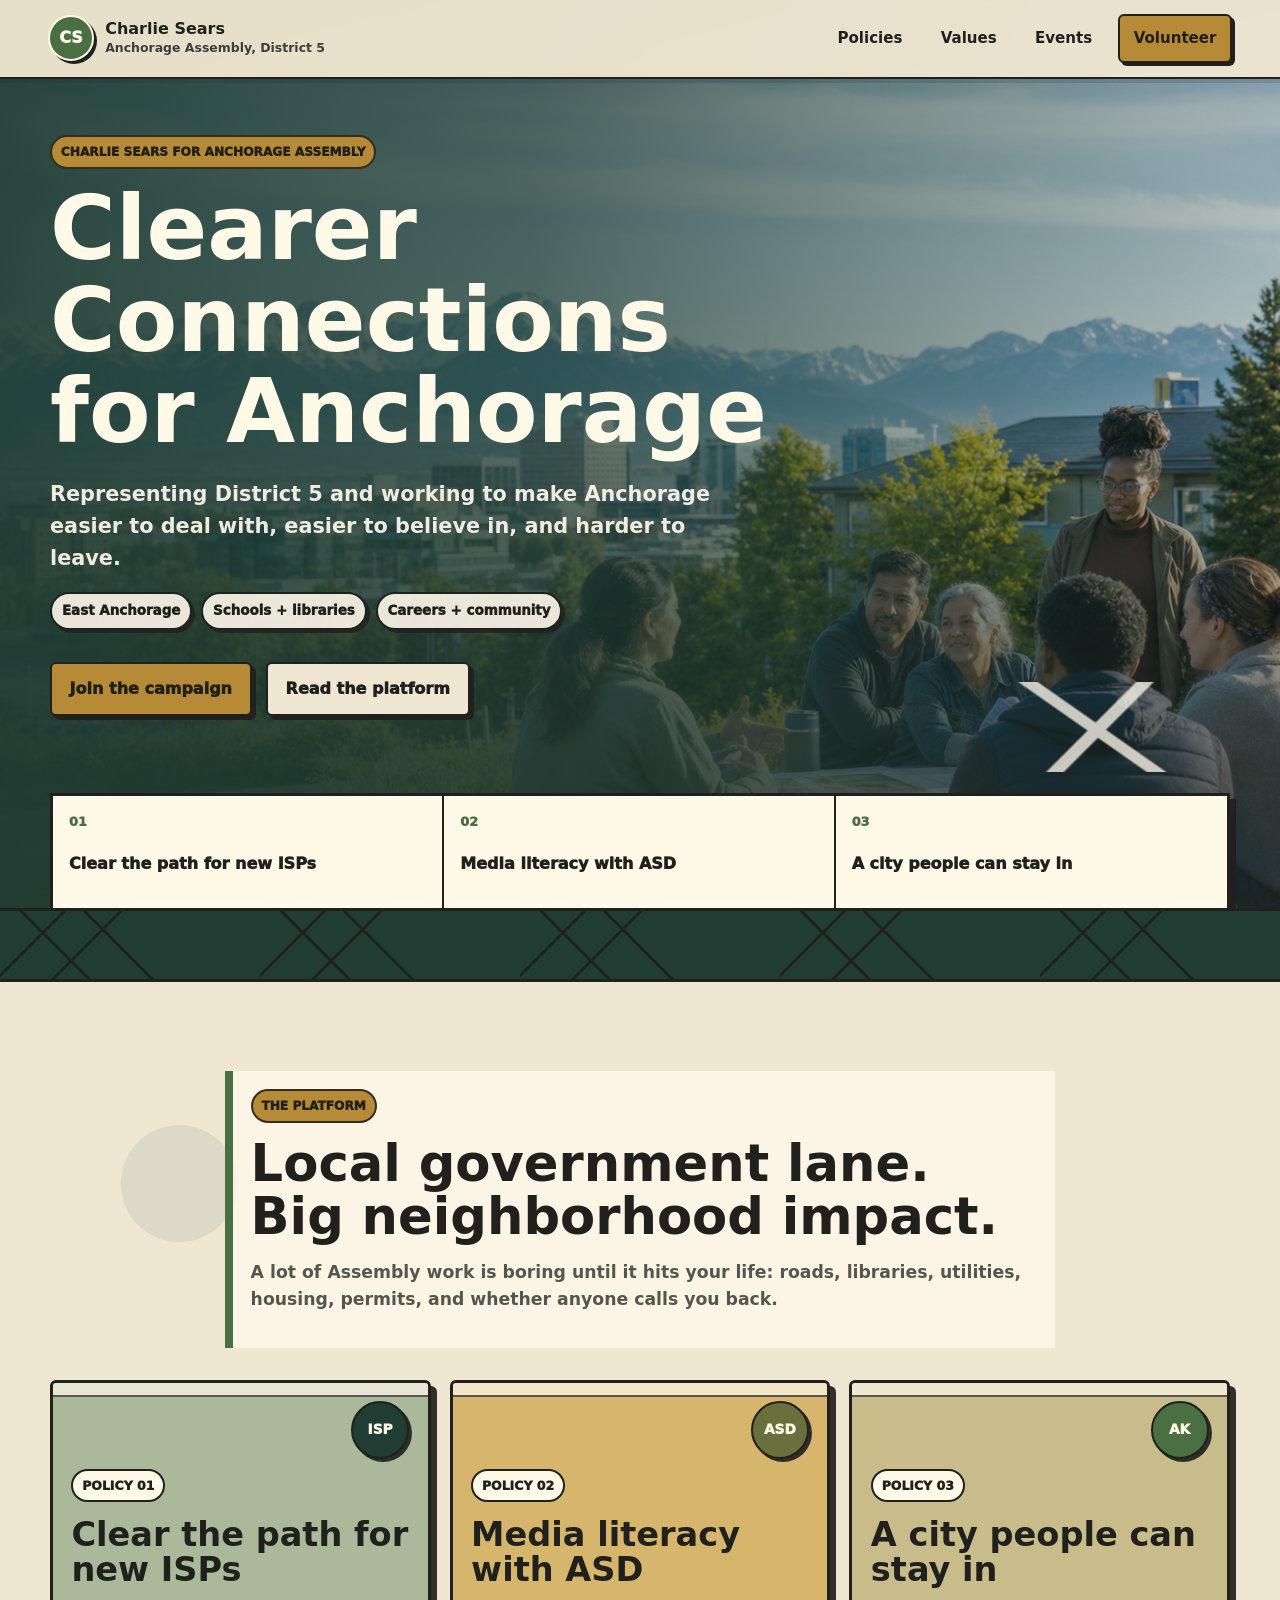
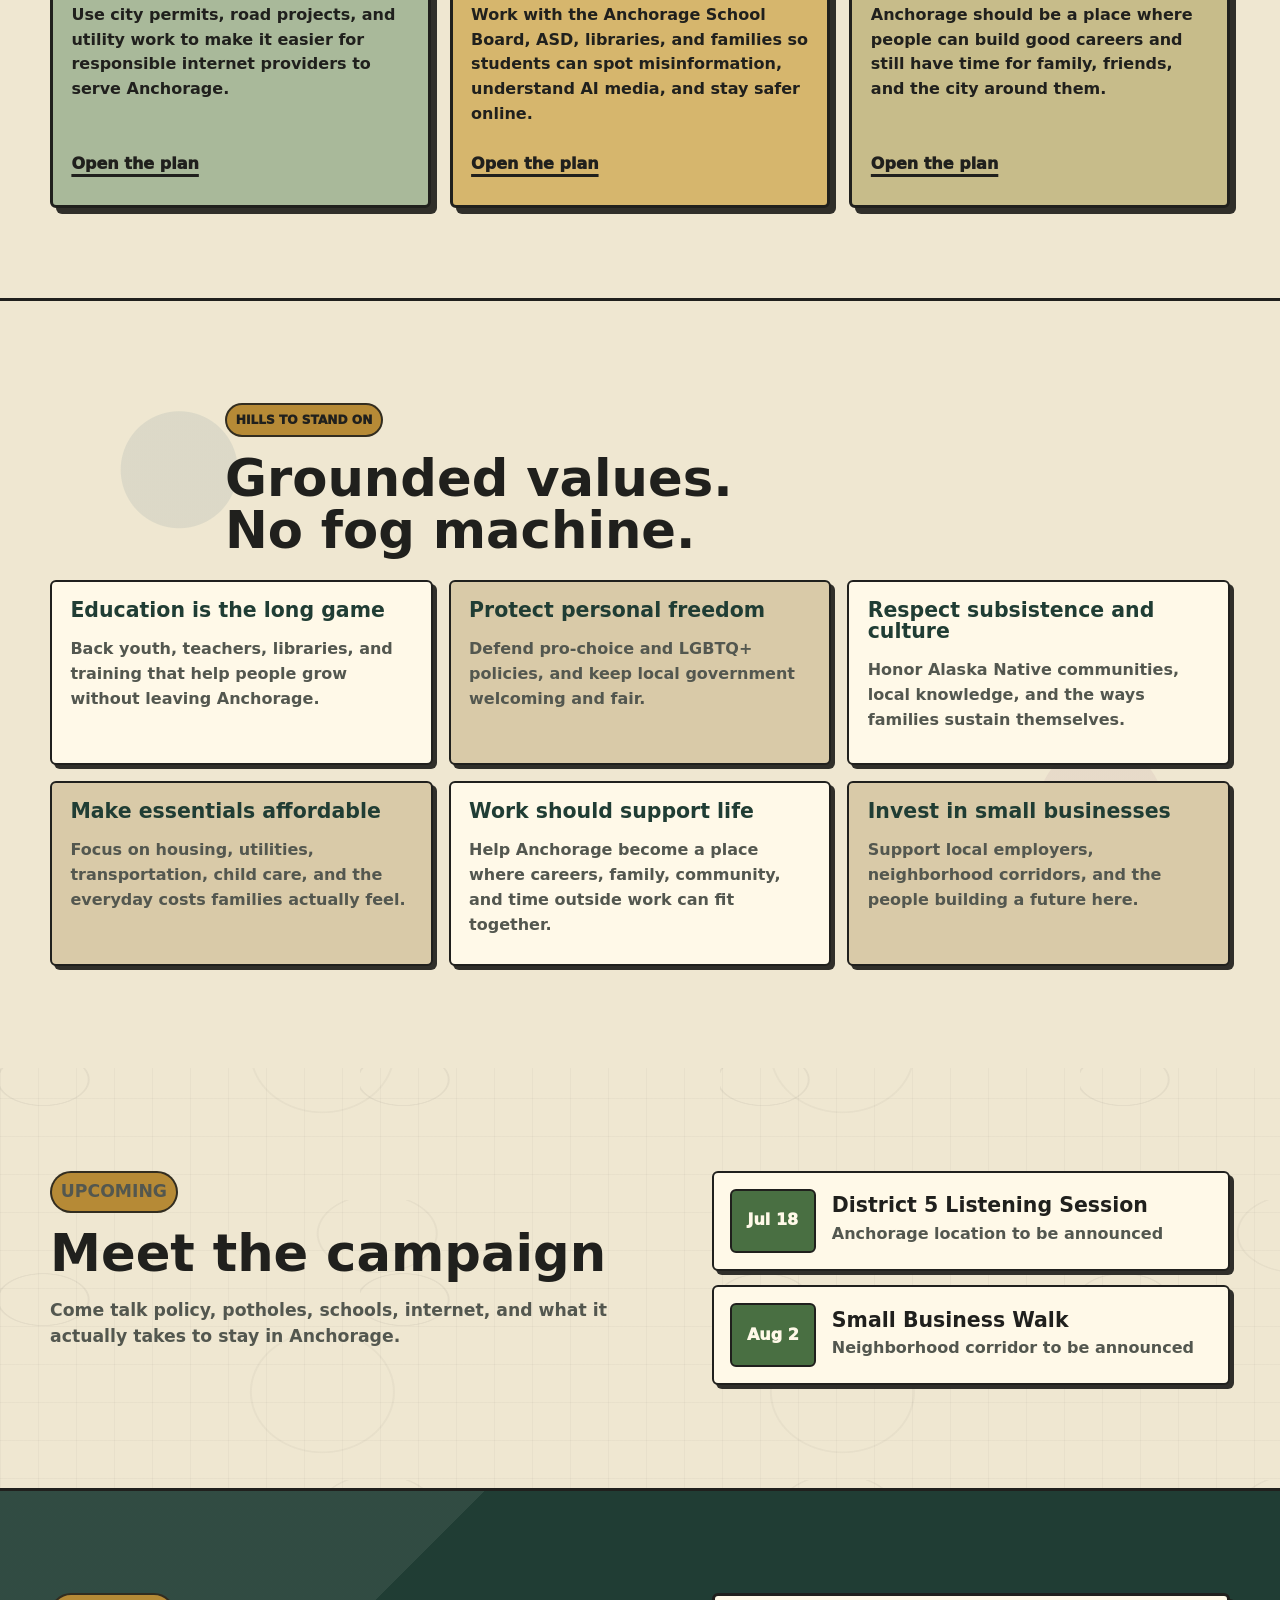
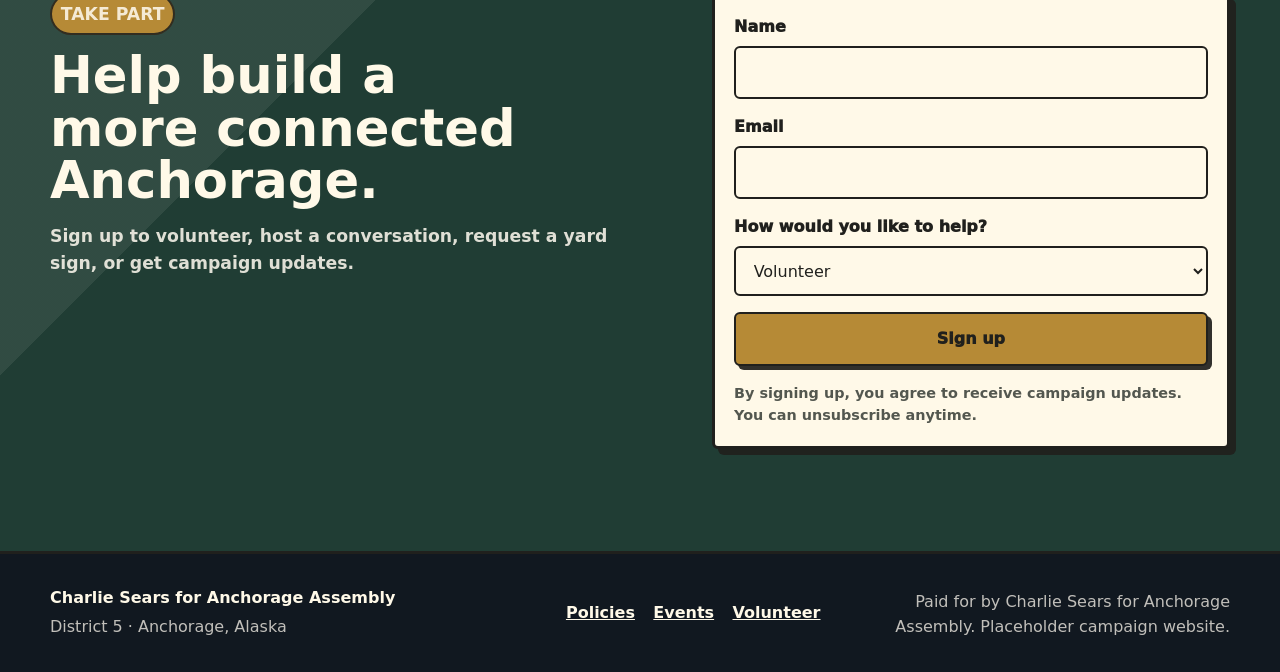
==== commit 1e949c01: "Refactor policy page links and tighten homepage copy" ====
--- a/index.html
+++ b/index.html
@@ -15,7 +15,7 @@
     <a class="skip-link" href="#main">Skip to main content</a>
 
     <header class="site-header" data-header>
-      <a class="brand" href="index.html#top" aria-label="Charlie Sears for Anchorage Assembly home">
+      <a class="brand" href="#top" aria-label="Charlie Sears for Anchorage Assembly home">
         <span class="brand-mark" aria-hidden="true">CS</span>
         <span>
           <strong>Charlie Sears</strong>
@@ -29,10 +29,10 @@
       </button>
 
       <nav id="site-nav" class="site-nav" aria-label="Primary navigation">
-        <a href="index.html#policies">Policies</a>
-        <a href="index.html#values">Values</a>
-        <a href="index.html#events">Events</a>
-        <a class="nav-action" href="index.html#volunteer">Volunteer</a>
+        <a href="#policies">Policies</a>
+        <a href="#values">Values</a>
+        <a href="#events">Events</a>
+        <a class="nav-action" href="#volunteer">Volunteer</a>
       </nav>
     </header>
 
@@ -48,8 +48,8 @@
           <p class="eyebrow">Charlie Sears for Anchorage Assembly</p>
           <h1 id="hero-title">Clearer Connections for Anchorage</h1>
           <p class="hero-copy">
-            Representing District 5. Working to make Anchorage easier to navigate, easier to trust,
-            and easier to stay in.
+            Representing District 5 and working to make Anchorage easier to deal with, easier to
+            believe in, and harder to leave.
           </p>
           <div class="hero-badges" aria-label="Campaign focus areas">
             <span>East Anchorage</span>
@@ -62,15 +62,15 @@
           </div>
         </div>
         <div class="hero-policy-strip" aria-label="Top priorities">
-          <a href="internet-access.html">
+          <a href="internet-access/">
             <span>01</span>
             Clear the path for new ISPs
           </a>
-          <a href="media-literacy.html">
+          <a href="media-literacy/">
             <span>02</span>
             Media literacy with ASD
           </a>
-          <a href="creative-economy.html">
+          <a href="stay-in-anchorage/">
             <span>03</span>
             A city people can stay in
           </a>
@@ -83,8 +83,8 @@
           <p class="eyebrow">The Platform</p>
           <h2 id="policies-title">Local government lane. Big neighborhood impact.</h2>
           <p>
-            These are local-government fights: the boring systems that decide whether life here
-            gets easier or harder.
+            A lot of Assembly work is boring until it hits your life: roads, libraries, utilities,
+            housing, permits, and whether anyone calls you back.
           </p>
         </div>
 
@@ -94,10 +94,10 @@
             <div class="policy-tag">Policy 01</div>
             <h3>Clear the path for new ISPs</h3>
             <p>
-              Use municipal permitting, right-of-way coordination, and public works planning to
-              make Anchorage easier for responsible internet providers to serve.
+              Use city permits, road projects, and utility work to make it easier for responsible
+              internet providers to serve Anchorage.
             </p>
-            <a class="text-link" href="internet-access.html">Open the plan</a>
+            <a class="text-link" href="internet-access/">Open the plan</a>
           </article>
 
           <article class="policy-card color-gold">
@@ -108,7 +108,7 @@
               Work with the Anchorage School Board, ASD, libraries, and families so students can
               spot misinformation, understand AI media, and stay safer online.
             </p>
-            <a class="text-link" href="media-literacy.html">Open the plan</a>
+            <a class="text-link" href="media-literacy/">Open the plan</a>
           </article>
 
           <article class="policy-card color-green">
@@ -119,7 +119,7 @@
               Anchorage should be a place where people can build good careers and still have time
               for family, friends, and the city around them.
             </p>
-            <a class="text-link" href="creative-economy.html">Open the plan</a>
+            <a class="text-link" href="stay-in-anchorage/">Open the plan</a>
           </article>
         </div>
       </section>
@@ -224,9 +224,9 @@
         <p>District 5 · Anchorage, Alaska</p>
       </div>
       <nav aria-label="Footer navigation">
-        <a href="index.html#policies">Policies</a>
-        <a href="index.html#events">Events</a>
-        <a href="index.html#volunteer">Volunteer</a>
+        <a href="#policies">Policies</a>
+        <a href="#events">Events</a>
+        <a href="#volunteer">Volunteer</a>
       </nav>
       <p class="disclaimer">Paid for by Charlie Sears for Anchorage Assembly. Placeholder campaign website.</p>
     </footer>
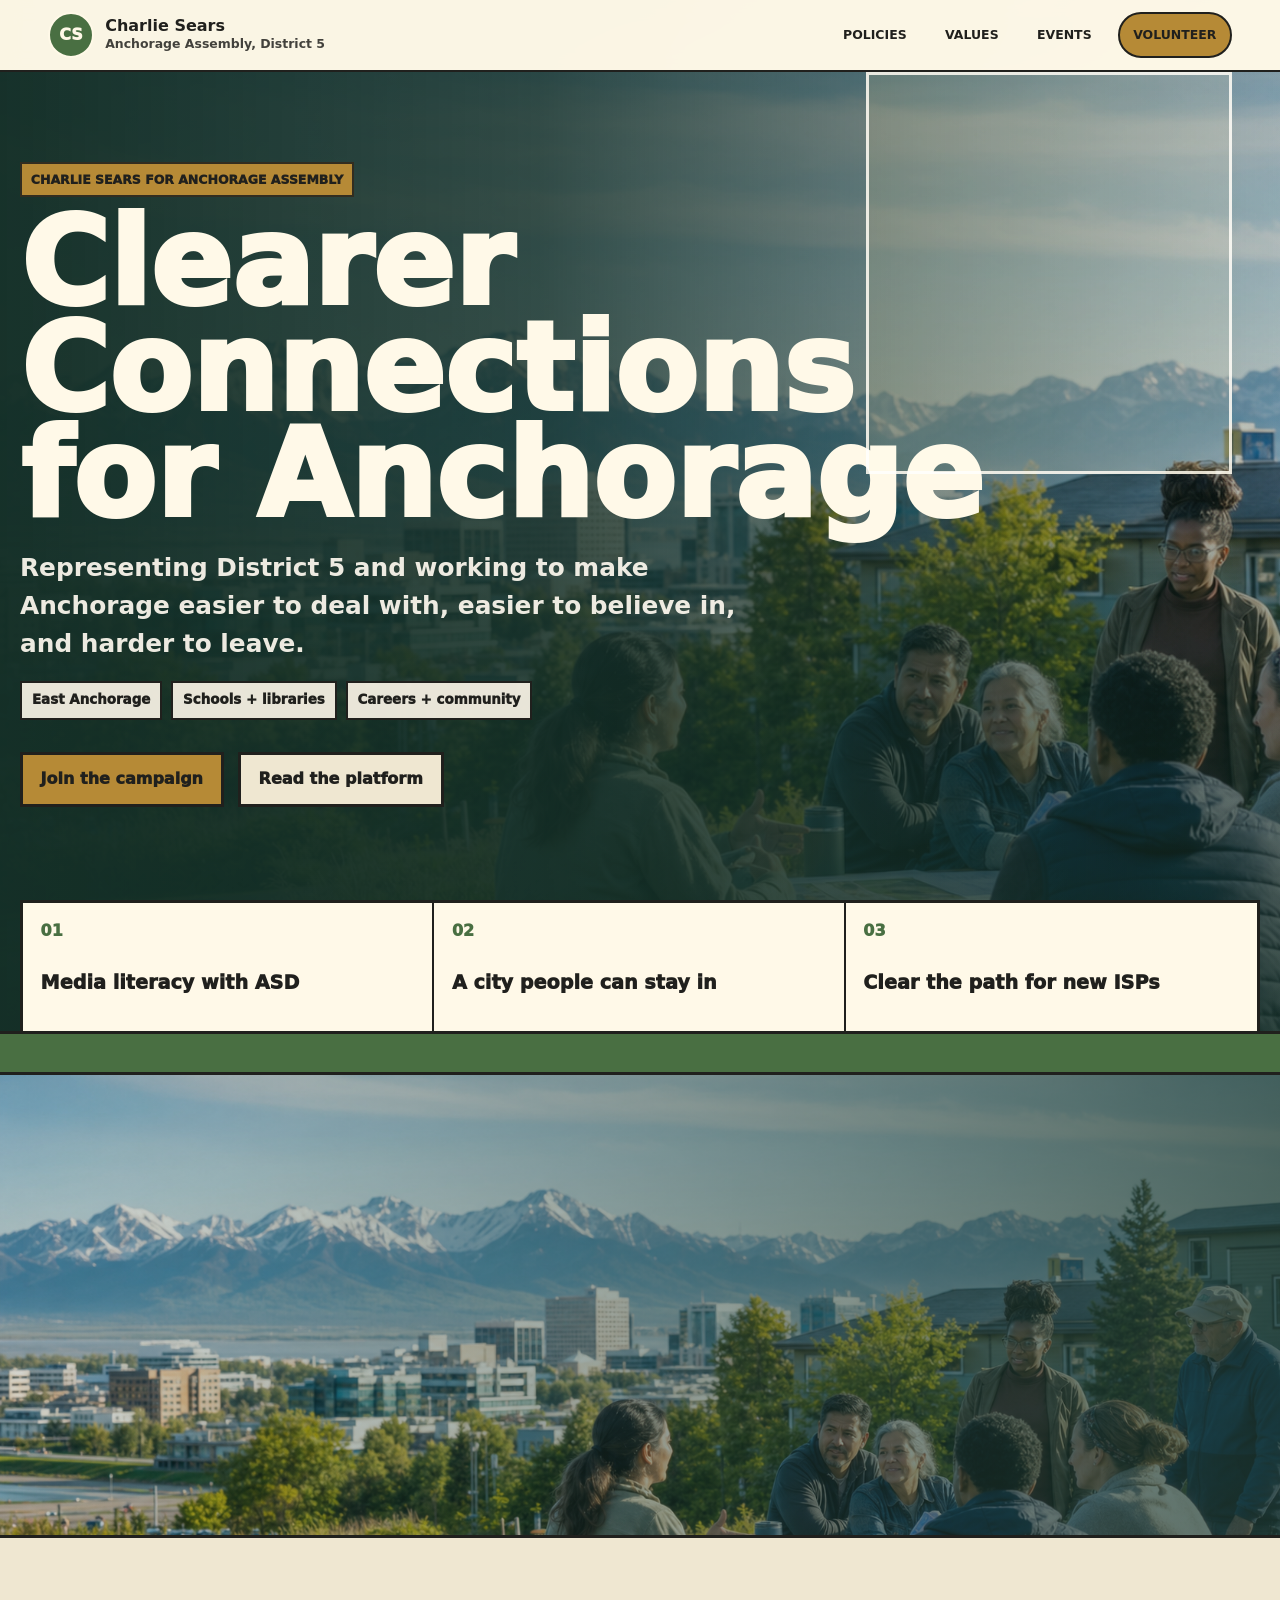
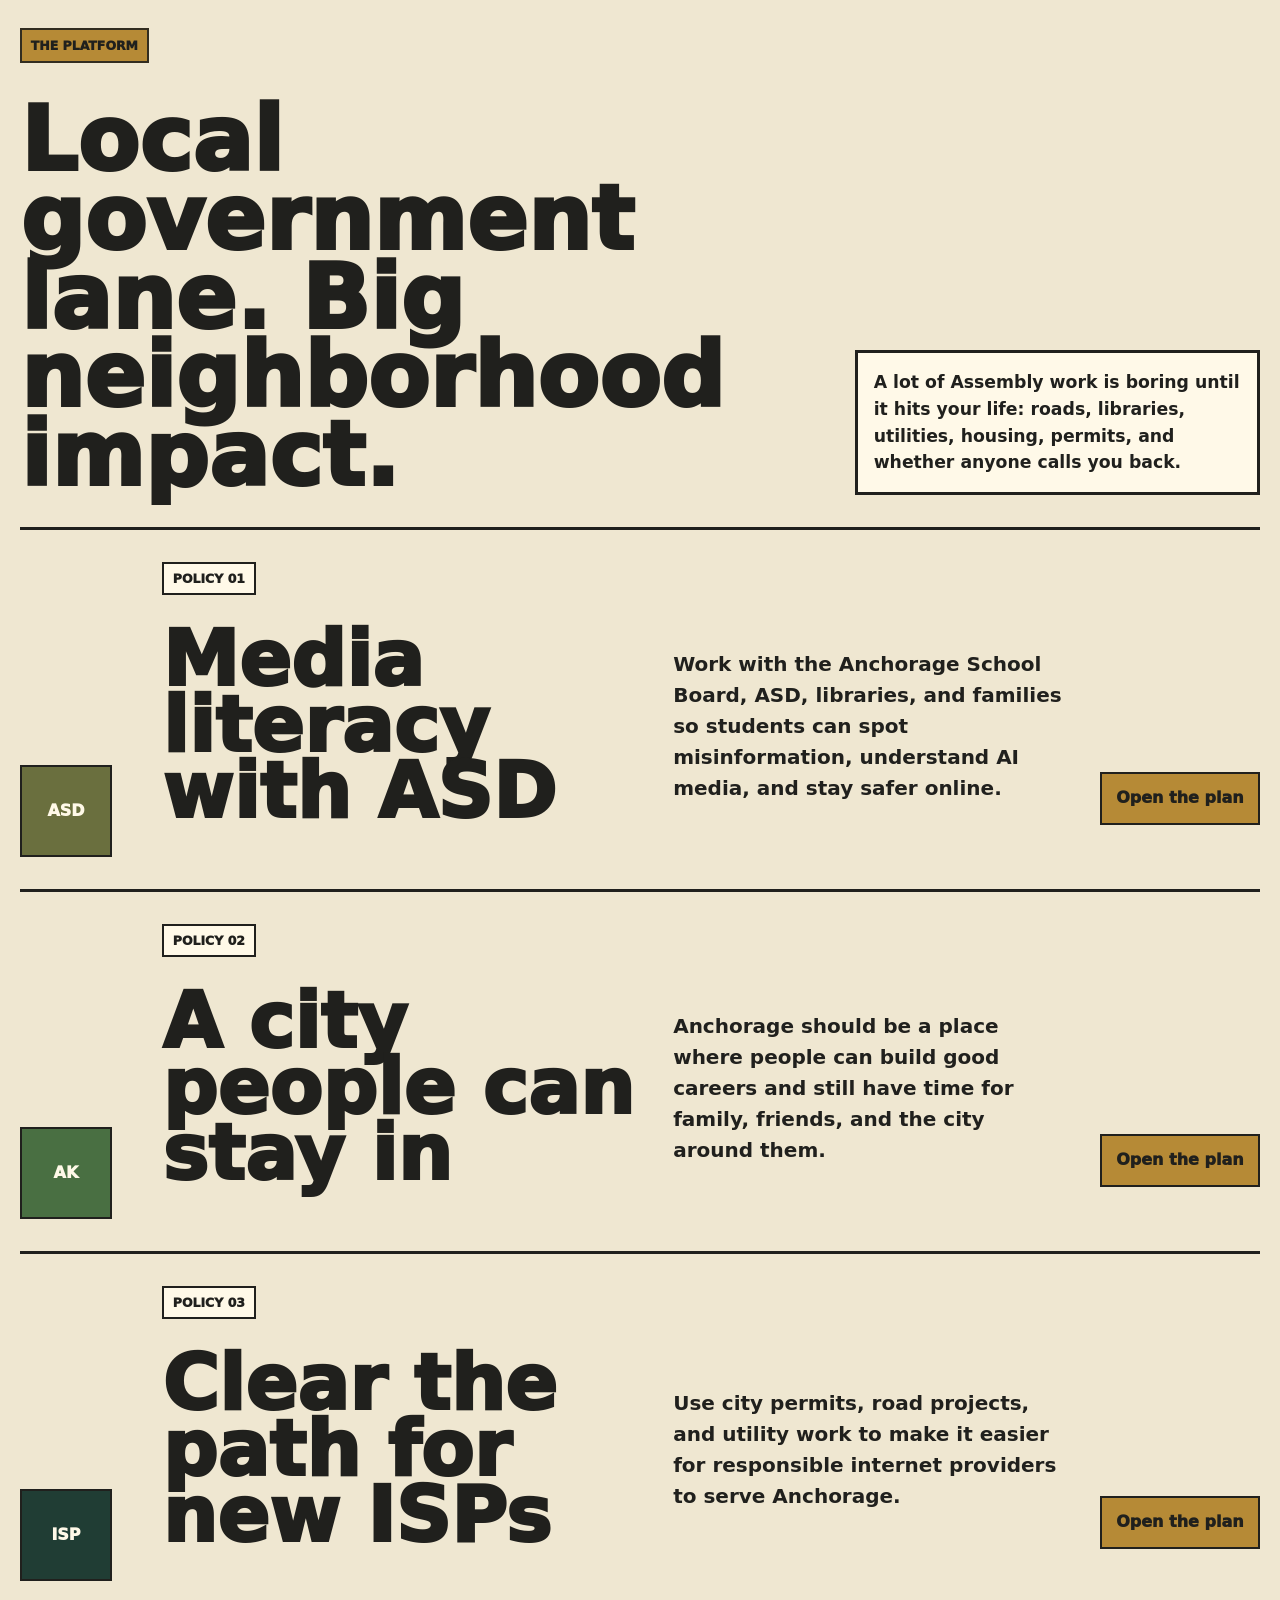
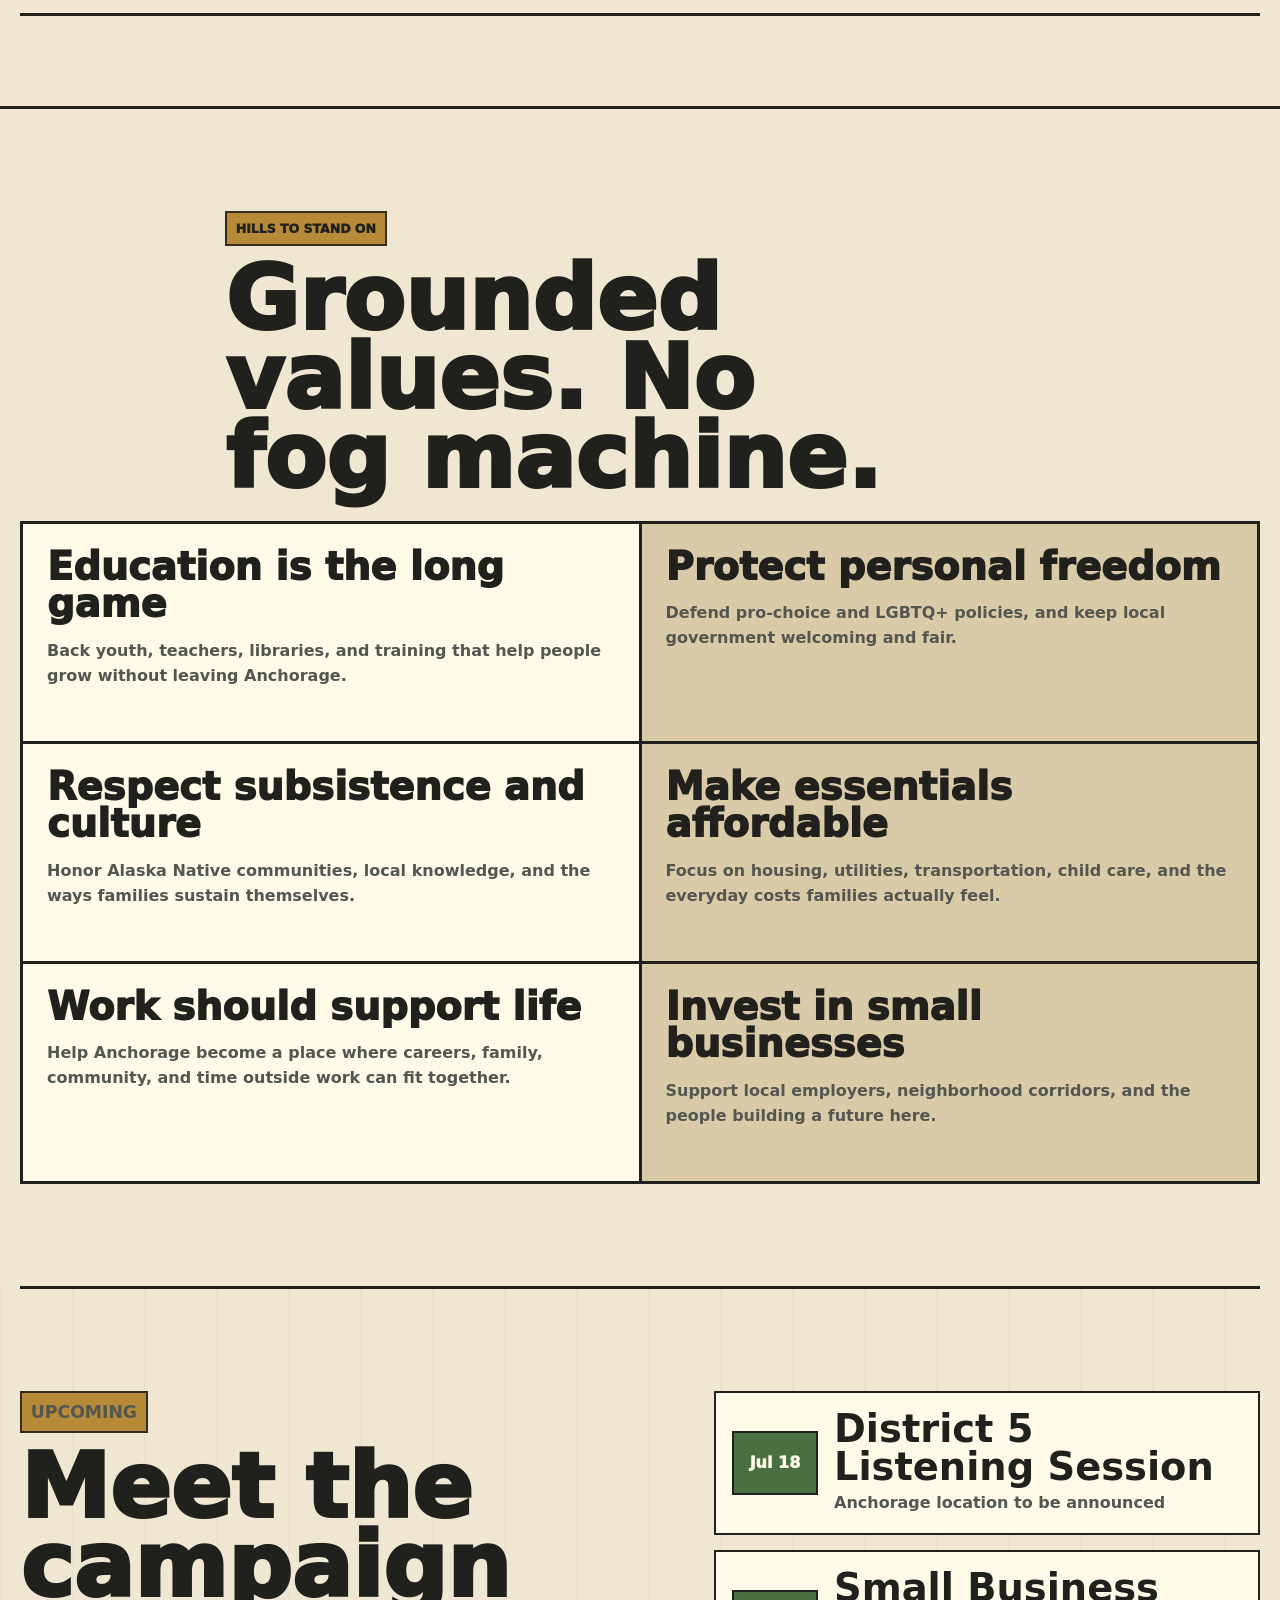
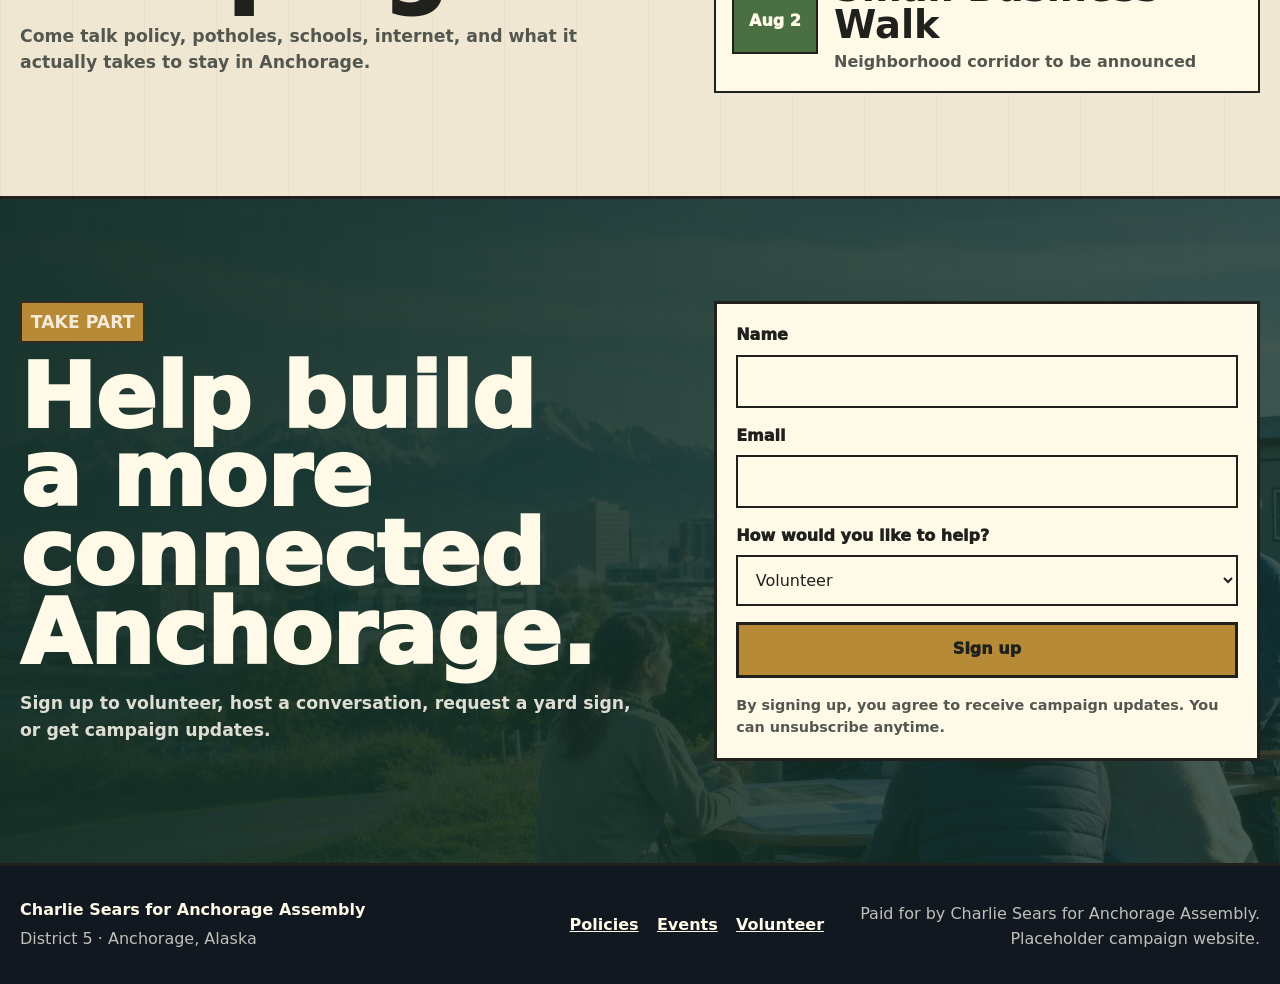
==== commit 3cc89688: "Reorder policies for editorial redesign" ====
--- a/index.html
+++ b/index.html
@@ -62,17 +62,17 @@
           </div>
         </div>
         <div class="hero-policy-strip" aria-label="Top priorities">
-          <a href="internet-access/">
+          <a href="media-literacy/">
             <span>01</span>
-            Clear the path for new ISPs
-          </a>
-          <a href="media-literacy/">
-            <span>02</span>
             Media literacy with ASD
           </a>
           <a href="stay-in-anchorage/">
+            <span>02</span>
+            A city people can stay in
+          </a>
+          <a href="internet-access/">
             <span>03</span>
-            A city people can stay in
+            Clear the path for new ISPs
           </a>
         </div>
       </section>
@@ -89,37 +89,37 @@
         </div>
 
         <div class="policy-grid">
+          <article class="policy-card color-gold">
+            <div class="policy-symbol" aria-hidden="true">ASD</div>
+            <div class="policy-tag">Policy 01</div>
+            <h3>Media literacy with ASD</h3>
+            <p>
+              Work with the Anchorage School Board, ASD, libraries, and families so students can
+              spot misinformation, understand AI media, and stay safer online.
+            </p>
+            <a class="text-link" href="media-literacy/">Open the plan</a>
+          </article>
+
+          <article class="policy-card color-green">
+            <div class="policy-symbol" aria-hidden="true">AK</div>
+            <div class="policy-tag">Policy 02</div>
+            <h3>A city people can stay in</h3>
+            <p>
+              Anchorage should be a place where people can build good careers and still have time
+              for family, friends, and the city around them.
+            </p>
+            <a class="text-link" href="stay-in-anchorage/">Open the plan</a>
+          </article>
+
           <article class="policy-card color-blue">
             <div class="policy-symbol" aria-hidden="true">ISP</div>
-            <div class="policy-tag">Policy 01</div>
+            <div class="policy-tag">Policy 03</div>
             <h3>Clear the path for new ISPs</h3>
             <p>
               Use city permits, road projects, and utility work to make it easier for responsible
               internet providers to serve Anchorage.
             </p>
             <a class="text-link" href="internet-access/">Open the plan</a>
-          </article>
-
-          <article class="policy-card color-gold">
-            <div class="policy-symbol" aria-hidden="true">ASD</div>
-            <div class="policy-tag">Policy 02</div>
-            <h3>Media literacy with ASD</h3>
-            <p>
-              Work with the Anchorage School Board, ASD, libraries, and families so students can
-              spot misinformation, understand AI media, and stay safer online.
-            </p>
-            <a class="text-link" href="media-literacy/">Open the plan</a>
-          </article>
-
-          <article class="policy-card color-green">
-            <div class="policy-symbol" aria-hidden="true">AK</div>
-            <div class="policy-tag">Policy 03</div>
-            <h3>A city people can stay in</h3>
-            <p>
-              Anchorage should be a place where people can build good careers and still have time
-              for family, friends, and the city around them.
-            </p>
-            <a class="text-link" href="stay-in-anchorage/">Open the plan</a>
           </article>
         </div>
       </section>
--- a/styles.css
+++ b/styles.css
@@ -955,3 +955,429 @@
     animation-iteration-count: 1 !important;
   }
 }
+
+/* Editorial redesign overrides */
+:root {
+  --display:
+    "Arial Black", "Impact", "Inter Tight", "Arial Narrow", Inter, ui-sans-serif, system-ui,
+    sans-serif;
+  --max: 1240px;
+  --shadow: none;
+}
+
+body {
+  background:
+    linear-gradient(90deg, rgba(32, 32, 29, 0.035) 1px, transparent 1px),
+    var(--paper);
+  background-size: 72px 72px;
+}
+
+body::before {
+  background:
+    linear-gradient(115deg, rgba(73, 111, 66, 0.12) 0 18%, transparent 18% 100%),
+    linear-gradient(72deg, transparent 0 70%, rgba(182, 138, 54, 0.11) 70% 78%, transparent 78% 100%);
+  background-size: 920px 540px, 760px 460px;
+}
+
+.site-header {
+  min-height: 72px;
+  padding-block: 0.65rem;
+  background: rgba(255, 249, 232, 0.98);
+  box-shadow: none;
+}
+
+.brand-mark {
+  box-shadow: none;
+}
+
+.site-nav a {
+  border-radius: 999px;
+  text-transform: uppercase;
+  font-size: 0.78rem;
+}
+
+.site-nav .nav-action {
+  box-shadow: none;
+}
+
+.hero {
+  min-height: 100svh;
+  isolation: isolate;
+}
+
+.hero::after {
+  position: absolute;
+  inset: 72px clamp(1rem, 4vw, 3rem) auto auto;
+  z-index: 2;
+  width: min(30vw, 360px);
+  height: 44svh;
+  pointer-events: none;
+  border: 3px solid rgba(255, 249, 232, 0.86);
+  background: rgba(182, 138, 54, 0.2);
+  mix-blend-mode: screen;
+  content: "";
+}
+
+.hero-overlay {
+  background:
+    linear-gradient(90deg, rgba(20, 47, 39, 0.98) 0%, rgba(20, 47, 39, 0.82) 42%, rgba(20, 47, 39, 0.18) 100%),
+    linear-gradient(0deg, rgba(20, 47, 39, 0.82) 0%, rgba(20, 47, 39, 0.08) 56%);
+}
+
+.hero-content {
+  width: min(100% - 2rem, var(--max));
+  padding: clamp(8rem, 18vh, 13rem) 0 14rem;
+}
+
+.hero-content::after {
+  display: none;
+}
+
+.eyebrow,
+.policy-tag {
+  border-radius: 0;
+  font-size: 0.78rem;
+  letter-spacing: 0;
+}
+
+h1,
+h2 {
+  font-family: var(--display);
+  font-weight: 950;
+  letter-spacing: 0;
+  text-transform: none;
+  overflow-wrap: normal;
+  word-break: normal;
+}
+
+h1 {
+  max-width: 1120px;
+  font-size: clamp(3.8rem, 9.4vw, 8.8rem);
+  line-height: 0.88;
+}
+
+h2 {
+  font-size: clamp(3rem, 7vw, 6.8rem);
+  line-height: 0.88;
+}
+
+h3 {
+  font-size: clamp(1.45rem, 3vw, 2.5rem);
+  line-height: 0.98;
+}
+
+.hero-copy {
+  max-width: 740px;
+  font-size: clamp(1.18rem, 2vw, 1.55rem);
+  font-weight: 850;
+}
+
+.hero-badges span,
+.button,
+.event-card,
+.signup-form,
+.values-list article,
+.detail-grid article {
+  box-shadow: none;
+}
+
+.hero-badges span {
+  border-radius: 0;
+}
+
+.button {
+  border-width: 3px;
+  border-radius: 0;
+}
+
+.button:hover {
+  transform: none;
+  box-shadow: inset 0 -6px 0 rgba(32, 32, 29, 0.18);
+}
+
+.hero-policy-strip {
+  width: min(100% - 2rem, var(--max));
+  box-shadow: none;
+  border-width: 3px;
+}
+
+.hero-policy-strip a {
+  min-height: 128px;
+  padding: 1rem 1.1rem;
+  font-size: clamp(1rem, 1.5vw, 1.35rem);
+}
+
+.hero-policy-strip span {
+  font-size: 1rem;
+}
+
+.ridge-divider {
+  height: 42px;
+  background: var(--green);
+  border-bottom: 3px solid var(--ink);
+}
+
+.platform-section {
+  position: relative;
+  overflow: hidden;
+  padding-top: 0;
+}
+
+.platform-section::before {
+  display: block;
+  height: clamp(260px, 38vw, 460px);
+  margin-bottom: clamp(3rem, 7vw, 6rem);
+  border-bottom: 3px solid var(--ink);
+  background:
+    linear-gradient(90deg, rgba(32, 61, 52, 0.18), rgba(32, 61, 52, 0.74)),
+    url("assets/anchorage-district-5-hero.png") center 45% / cover;
+  content: "";
+}
+
+.platform-section .section-heading {
+  display: grid;
+  grid-template-columns: minmax(0, 0.9fr) minmax(280px, 0.45fr);
+  gap: 1.5rem;
+  align-items: end;
+  max-width: var(--max);
+  padding: 0;
+  background: transparent;
+  border-left: 0;
+}
+
+.platform-section .section-heading .eyebrow {
+  grid-column: 1 / -1;
+  width: fit-content;
+}
+
+.platform-section .section-heading p:not(.eyebrow) {
+  margin: 0;
+  padding: 1rem;
+  color: var(--ink);
+  background: var(--white);
+  border: 3px solid var(--ink);
+  font-size: 1.08rem;
+}
+
+.policy-grid {
+  grid-template-columns: 1fr;
+  gap: 0;
+  border-top: 3px solid var(--ink);
+}
+
+.policy-card {
+  display: grid;
+  grid-template-columns: 110px minmax(0, 0.85fr) minmax(250px, 0.7fr) auto;
+  min-height: 0;
+  align-items: center;
+  gap: clamp(1rem, 3vw, 2rem);
+  padding: clamp(1rem, 3vw, 2rem) 0;
+  border: 0;
+  border-bottom: 3px solid var(--ink);
+  border-radius: 0;
+  box-shadow: none;
+  background: transparent;
+}
+
+.policy-card::before {
+  display: none;
+}
+
+.policy-symbol {
+  grid-column: 1;
+  grid-row: 1 / span 3;
+  width: 92px;
+  height: 92px;
+  margin: 0;
+  border-radius: 0;
+  box-shadow: none;
+  font-size: 1rem;
+}
+
+.policy-card .policy-tag {
+  grid-column: 2;
+  width: fit-content;
+}
+
+.policy-card h3 {
+  grid-column: 2;
+  font-family: var(--display);
+  font-weight: 950;
+  font-size: clamp(2.5rem, 6vw, 5.8rem);
+  line-height: 0.86;
+}
+
+.policy-card p {
+  grid-column: 3;
+  font-size: clamp(1rem, 1.6vw, 1.25rem);
+}
+
+.policy-card .text-link {
+  grid-column: 4;
+  align-self: center;
+  min-width: 118px;
+  justify-content: center;
+  padding: 0.75rem 0.9rem;
+  color: var(--ink);
+  background: var(--gold);
+  border: 2px solid var(--ink);
+  text-decoration: none;
+}
+
+.color-gold,
+.color-green,
+.color-blue {
+  background: transparent;
+}
+
+.section-light {
+  background: var(--paper);
+}
+
+.values-list {
+  grid-template-columns: repeat(2, 1fr);
+  gap: 0;
+  border-top: 3px solid var(--ink);
+  border-left: 3px solid var(--ink);
+}
+
+.values-list article {
+  min-height: 220px;
+  padding: clamp(1rem, 2vw, 1.5rem);
+  border: 0;
+  border-right: 3px solid var(--ink);
+  border-bottom: 3px solid var(--ink);
+  border-radius: 0;
+  background: var(--white);
+}
+
+.values-list article:nth-child(2n) {
+  background: var(--paper-2);
+}
+
+.values-list h3 {
+  color: var(--ink);
+  font-family: var(--display);
+  font-weight: 950;
+}
+
+.events-section {
+  border-top: 3px solid var(--ink);
+}
+
+.event-card {
+  border-radius: 0;
+}
+
+.event-card time {
+  border-radius: 0;
+}
+
+.volunteer-section {
+  background:
+    linear-gradient(90deg, rgba(20, 47, 39, 0.96), rgba(20, 47, 39, 0.78)),
+    url("assets/anchorage-district-5-hero.png") center / cover;
+}
+
+.signup-form,
+input,
+select {
+  border-radius: 0;
+}
+
+.policy-hero {
+  position: relative;
+  display: grid;
+  min-height: 62svh;
+  align-content: end;
+  overflow: hidden;
+  border-radius: 0;
+  box-shadow: none;
+}
+
+.policy-hero::after {
+  position: absolute;
+  inset: 0 0 0 auto;
+  z-index: 0;
+  width: min(42%, 520px);
+  opacity: 0.35;
+  background:
+    linear-gradient(90deg, rgba(255, 249, 232, 0.35), rgba(255, 249, 232, 0)),
+    url("assets/anchorage-district-5-hero.png") center / cover;
+  content: "";
+}
+
+.policy-hero > * {
+  position: relative;
+  z-index: 1;
+}
+
+.policy-detail {
+  grid-template-columns: minmax(0, 0.75fr) minmax(0, 1fr);
+  border-top: 3px solid var(--ink);
+}
+
+.detail-grid article {
+  border-radius: 0;
+}
+
+@media (max-width: 900px) {
+  .hero::after {
+    display: none;
+  }
+
+  .hero {
+    display: block;
+    min-height: 0;
+  }
+
+  .hero-content {
+    padding-bottom: 2rem;
+  }
+
+  .hero-policy-strip {
+    position: relative;
+    left: auto;
+    bottom: auto;
+    width: min(100% - 2rem, var(--max));
+    margin: 0 auto;
+    transform: none;
+  }
+
+  h1 {
+    font-size: clamp(2.85rem, 13.2vw, 5rem);
+    line-height: 0.9;
+  }
+
+  .platform-section .section-heading,
+  .policy-card,
+  .policy-detail {
+    grid-template-columns: 1fr;
+  }
+
+  .policy-card {
+    padding: 1.25rem 0;
+  }
+
+  .policy-symbol,
+  .policy-card .policy-tag,
+  .policy-card h3,
+  .policy-card p,
+  .policy-card .text-link {
+    grid-column: 1;
+  }
+
+  .policy-symbol {
+    width: 64px;
+    height: 64px;
+    grid-row: auto;
+  }
+
+  .values-list {
+    grid-template-columns: 1fr;
+  }
+
+  .policy-hero::after {
+    display: none;
+  }
+}
